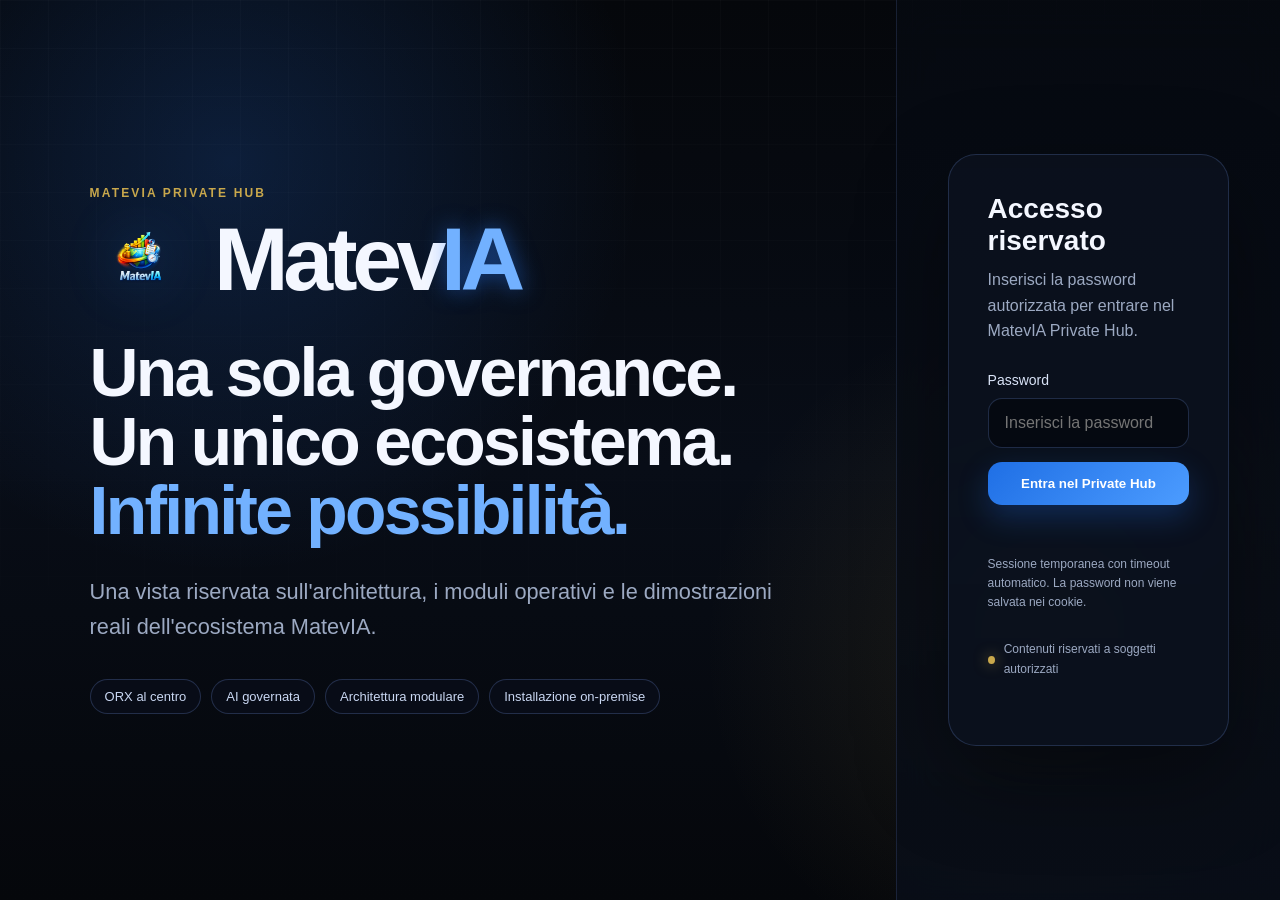
==== ecosystem/index.html @ e3967e3c "Load live product screenshot overlays" ====
<!doctype html>
<html lang="it">
<head>
<meta charset="utf-8">
<meta name="viewport" content="width=device-width, initial-scale=1">
<title>MatevIA Ecosystem | Area Riservata</title>
<meta name="description" content="Area riservata MatevIA Ecosystem per partner, investitori e revisori autorizzati.">
<meta name="robots" content="noindex,nofollow">
<meta name="theme-color" content="#05070b">
<link rel="stylesheet" href="/assets/site.css">
<link rel="stylesheet" href="/assets/ecosystem-v2.css">
<link rel="stylesheet" href="/assets/ecosystem-v3.css">
<link rel="stylesheet" href="/assets/ecosystem-v5.css">
<link rel="stylesheet" href="/assets/ecosystem-products.css">
<link rel="stylesheet" href="/assets/ecosystem-cleanup.css">
<link rel="stylesheet" href="/assets/workflow-interactions.css">
<link rel="stylesheet" href="/assets/product-live-overlays.css">
<link rel="icon" href="/assets/favicon.ico" type="image/x-icon">
</head>
<body class="ecosystem-page">
<a class="skip-link" href="#main-content">Vai al contenuto principale</a>
<main id="main-content" tabindex="-1">
  <section class="private-hub-login" data-ecosystem-login>
    <div class="private-hub-hero">
      <p class="private-hub-eyebrow">MatevIA Private Hub</p>
      <div class="private-hub-brand">
        <img src="/assets/logo-matevia.png" alt="Logo MatevIA">
        <h1 class="private-hub-wordmark">Matev<span class="ia">IA</span></h1>
      </div>
      <h2 class="private-hub-title">
        <span>Una sola governance.</span>
        <span>Un unico ecosistema.</span>
        <span class="accent">Infinite possibilità.</span>
      </h2>
      <p class="private-hub-description">Una vista riservata sull'architettura, i moduli operativi e le dimostrazioni reali dell'ecosistema MatevIA.</p>
      <div class="private-hub-signals" aria-label="Caratteristiche principali">
        <span class="private-hub-signal">ORX al centro</span>
        <span class="private-hub-signal">AI governata</span>
        <span class="private-hub-signal">Architettura modulare</span>
        <span class="private-hub-signal">Installazione on-premise</span>
      </div>
    </div>
    <aside class="private-hub-access" aria-label="Accesso area riservata">
      <form class="private-hub-access-card" data-ecosystem-login-form>
        <h2>Accesso riservato</h2>
        <p>Inserisci la password autorizzata per entrare nel MatevIA Private Hub.</p>
        <label for="ecosystem-password">Password</label>
        <input id="ecosystem-password" name="password" type="password" autocomplete="current-password" placeholder="Inserisci la password" required>
        <button class="btn primary" type="submit">Entra nel Private Hub</button>
        <p class="ecosystem-error" data-ecosystem-error role="alert" aria-live="polite"></p>
        <p class="muted ecosystem-auth-note">Sessione temporanea con timeout automatico. La password non viene salvata nei cookie.</p>
        <p class="private-hub-classification">Contenuti riservati a soggetti autorizzati</p>
      </form>
    </aside>
  </section>

  <section class="ecosystem-private" data-ecosystem-private hidden>
    <div class="ecosystem-private-top private-hub-toolbar">
      <div class="private-hub-toolbar-brand">
        <img src="/assets/logo-matevia.png" alt="Logo MatevIA">
        <span>Matev<span>IA</span> Private Hub</span>
      </div>
      <button class="btn ecosystem-logout" type="button" data-ecosystem-logout>Esci</button>
    </div>

    <section class="private-hub-intro" aria-labelledby="private-hub-intro-title">
      <div class="private-hub-intro-copy">
        <p class="private-hub-eyebrow">Dentro l'ecosistema</p>
        <h1 id="private-hub-intro-title">Sistemi, AI e processi coordinati in un unico ambiente governato.</h1>
        <p>ORX mantiene l'autorità decisionale. AI Layer e AI Cognitive costruiscono capacità e contesto. I moduli operativi trasformano soltanto le decisioni autorizzate in azioni controllate.</p>
        <div class="private-hub-signals">
          <span class="private-hub-signal">Server fisico aziendale</span>
          <span class="private-hub-signal">Ambiente isolato</span>
          <span class="private-hub-signal">Dati nel perimetro del cliente</span>
        </div>
      </div>
      <div class="private-hub-demo">
        <p class="private-hub-demo-label">Demo MatevIA</p>
        <video controls preload="metadata" poster="/assets/logo-matevia.png">
          <source src="/images/MatevIA_Ecosistem.mp4" type="video/mp4">
          <source src="/images/MatevIA_Ecosistem.webm" type="video/webm">
          Il browser non supporta la riproduzione video.
        </video>
      </div>
    </section>

    <section class="private-hub-origins" aria-labelledby="private-hub-origins-title">
      <div class="origins-heading">
        <div>
          <p class="private-hub-eyebrow">Le origini di MatevIA</p>
          <h2 id="private-hub-origins-title">Nasce da un problema vissuto, non da una tecnologia da collocare.</h2>
        </div>
        <p class="origins-lead">Nelle imprese, strumenti validi continuano spesso a lavorare come domini separati. Il problema non è la mancanza di software: è l'assenza di un contesto condiviso e di una governance capace di coordinarlo.</p>
      </div>
      <div class="origins-story">
        <article><span>01</span><h3>La complessità reale</h3><p>ERP, MES, documenti, macchine, dati energetici e conoscenza delle persone sono distribuiti. Le decisioni richiedono ricostruzioni manuali, passaggi informali e continui interventi di coordinamento.</p></article>
        <article><span>02</span><h3>La domanda</h3><p>È possibile collegare obiettivi, contesto, regole, approvazioni ed esecuzione senza sostituire ciò che già funziona e senza cedere il controllo all'AI?</p></article>
        <article><span>03</span><h3>La risposta</h3><p>MatevIA introduce un livello di orchestrazione governance-first: comprende il contesto, applica responsabilità e policy, coordina i sistemi e rende ogni decisione ricostruibile.</p></article>
      </div>
      <blockquote>Non un'altra applicazione isolata. Un ecosistema governato che amplifica le capacità delle persone e valorizza gli investimenti esistenti.</blockquote>
    </section>

    <section class="private-hub-ecosystem" aria-labelledby="private-hub-ecosystem-title">
      <div class="private-hub-ecosystem-grid">
        <div class="private-hub-integration-copy">
          <p class="private-hub-eyebrow">Integra ciò che esiste</p>
          <h2 id="private-hub-ecosystem-title">I sistemi aziendali diventano parte di un unico contesto operativo.</h2>
          <p>ERP, MES, documenti, database, API, PLC e sistemi energetici possono essere collegati senza imporre la sostituzione degli investimenti esistenti.</p>
          <div class="private-hub-integration-highlight">MatevIA coordina ciò che l'azienda possiede già e attiva nuovi layer soltanto quando servono.</div>
        </div>
        <div class="private-hub-system-map" aria-label="Mappa dei sistemi integrabili con ORX">
          <div class="private-hub-system-center"><div><strong>ORX</strong><span>Governance centrale</span></div></div>
          <div class="private-hub-system-node node-erp"><span class="node-icon">▦</span><strong>ERP</strong><small>Gestionali esistenti</small></div>
          <div class="private-hub-system-node node-docs"><span class="node-icon">▤</span><strong>Documenti</strong><small>Ordini e procedure</small></div>
          <div class="private-hub-system-node node-mes"><span class="node-icon">⚙</span><strong>MES</strong><small>Produzione</small></div>
          <div class="private-hub-system-node node-energy"><span class="node-icon">⌁</span><strong>Energia</strong><small>Consumi e vincoli</small></div>
          <div class="private-hub-system-node node-database"><span class="node-icon">◫</span><strong>Database</strong><small>Dati aziendali</small></div>
          <div class="private-hub-system-node node-api"><span class="node-icon">↔</span><strong>API</strong><small>Servizi e integrazioni</small></div>
          <div class="private-hub-system-node node-plc"><span class="node-icon">▣</span><strong>PLC e IoT</strong><small>Macchine e sensori</small></div>
        </div>
      </div>
    </section>

    <div data-private-hub-dynamic></div>
    <div data-ecosystem-content hidden></div>
  </section>
</main>
<script src="/private-content/ecosystem-auth.generated.js" defer></script>
<script src="/assets/ecosystem.js" defer></script>
<script src="/assets/ecosystem-showcase.js" defer></script>
<script src="/assets/workflow-interactions.js" defer></script>
<script src="/assets/product-live-overlays.js" defer></script>
</body>
</html>
---- assets/site.css ----
:root{
  --bg:#0f172a;
  --bg-alt:#0b1220;
  --surface:#111827;
  --surface-2:#172030;
  --line:#1f2937;
  --text:#e5e7eb;
  --muted:#94a3b8;
  --accent:#06b6d4;
  --accent-soft:#0e2230;
  --ok:#22c55e;
  --warn:#f59e0b;
}
*{box-sizing:border-box}
html,body{margin:0;padding:0}
.skip-link{
  position:absolute;
  top:8px;
  left:16px;
  z-index:11000;
  padding:9px 12px;
  border:1px solid #22d3ee;
  border-radius:10px;
  background:#0b1220;
  color:#dff7fb;
  text-decoration:none;
  font-weight:600;
  transform:translateY(-180%);
  transition:transform .16s ease;
}
.skip-link:focus-visible{
  transform:translateY(0);
  outline:none;
}
body{
  font-family:"Space Grotesk","Manrope","Segoe UI",sans-serif;
  color:var(--text);
  background:
    radial-gradient(circle at 8% 8%, #1e293b 0%, transparent 34%),
    radial-gradient(circle at 85% 10%, #0b3b46 0%, transparent 26%),
    linear-gradient(160deg, #0b1220 0%, #0f172a 52%, #0a1020 100%);
  min-height:100vh;
}
.site-wrap{max-width:1140px;margin:0 auto;padding:24px 18px 64px}
.top-nav{
  display:flex;align-items:center;justify-content:space-between;gap:14px;
  background:rgba(17,24,39,.72);backdrop-filter:blur(6px);
  border:1px solid rgba(31,41,55,.9);border-radius:14px;padding:12px 14px;
}
.brand-wrap{display:flex;align-items:center;gap:10px;min-width:0}
.brand-logo{width:46px;height:46px;object-fit:contain;filter:drop-shadow(0 4px 10px rgba(6,182,212,.25))}
.brand{font-weight:700;letter-spacing:.4px;line-height:1.1}
.brand small{display:block;color:var(--muted);font-weight:500;font-size:12px;margin-top:2px}
.nav-links{display:flex;gap:10px;flex-wrap:wrap}
.nav-links a{
  color:var(--muted);text-decoration:none;padding:8px 11px;border-radius:9px;
  border:1px solid transparent;transition:.2s ease;
}
.nav-links a:hover,.nav-links a.active{color:var(--text);border-color:var(--line);background:#0f1a2d}
.nav-links a:focus-visible{
  color:var(--text);
  border-color:var(--line);
  background:#0f1a2d;
}
.hero{
  margin-top:16px;border:1px solid var(--line);border-radius:20px;padding:28px;
  background:linear-gradient(140deg,#0f172a 0%,#111827 55%,#0c1628 100%);
  box-shadow:0 18px 36px rgba(0,0,0,.34);
}
.hero-head{display:flex;align-items:center;gap:14px;margin-bottom:10px}
.hero-logo{width:72px;height:72px;object-fit:contain;filter:drop-shadow(0 10px 16px rgba(6,182,212,.2))}
.badges{display:flex;gap:8px;flex-wrap:wrap;margin-bottom:12px}
.badge{font-size:12px;color:var(--accent);background:var(--accent-soft);border:1px solid #0f5563;padding:5px 9px;border-radius:999px}
h1{margin:0;font-size:42px;line-height:1.1}
.lead{color:var(--muted);font-size:19px;line-height:1.55;max-width:840px;margin:12px 0 0}
.hero-subbrand{
  margin:4px 0 0;
  color:#9ac7d5;
  font-size:13px;
  font-weight:600;
  letter-spacing:.3px;
}
.orx-signature{
  margin-top:14px;
  width:fit-content;
  border:1px solid rgba(6,182,212,.34);
  border-radius:12px;
  padding:8px 12px;
  background:rgba(14,34,48,.55);
}
.orx-signature-main{
  display:block;
  font-size:20px;
  font-weight:700;
  letter-spacing:.6px;
  color:#cffafe;
  line-height:1.1;
}
.orx-signature small{
  display:block;
  margin-top:2px;
  color:#93c5fd;
  font-size:11px;
  letter-spacing:.35px;
  text-transform:none;
}
.cta-row{display:flex;gap:10px;flex-wrap:wrap;margin-top:18px}
.btn{
  display:inline-block;padding:10px 14px;border-radius:10px;text-decoration:none;
  border:1px solid var(--line);color:var(--text);background:#132033;font-weight:600
}
.btn.primary{background:linear-gradient(120deg,#0d2f39,#0b4e5b);border-color:#116476;color:#c8f7ff}
.btn:hover{filter:brightness(1.08)}
.grid{display:grid;gap:14px}
.grid.cols-3{grid-template-columns:repeat(3,minmax(0,1fr))}
.grid.cols-2{grid-template-columns:repeat(2,minmax(0,1fr))}
.card{
  border:1px solid var(--line);background:rgba(17,24,39,.85);border-radius:14px;
  padding:16px;box-shadow:0 8px 18px rgba(0,0,0,.24)
}
.card h2,.card h3{margin:0 0 8px}
.card p{margin:0;color:var(--muted);line-height:1.62}
.kpi{font-size:32px;font-weight:700;color:#dff7fb;margin:4px 0}
.kpi-note{font-size:13px;color:#7dd3fc}
.section-title{margin:24px 0 10px;font-size:24px}
.list{margin:0;padding-left:18px;color:var(--muted);line-height:1.65}
.list li{margin:4px 0}
.architecture-block{
  margin-top:14px;
  border-color:rgba(34,197,94,.28);
  background:
    radial-gradient(circle at 90% 12%, rgba(34,197,94,.14) 0%, transparent 35%),
    radial-gradient(circle at 8% 85%, rgba(6,182,212,.12) 0%, transparent 36%),
    linear-gradient(150deg, rgba(10,18,32,.97) 0%, rgba(17,24,39,.95) 58%, rgba(11,19,36,.95) 100%);
}
.arch-kicker{
  margin:0;
  font-size:12px;
  letter-spacing:.8px;
  text-transform:uppercase;
  color:#86efac;
  font-weight:700;
}
.arch-title{
  margin:6px 0 8px;
  font-size:30px;
  line-height:1.15;
  color:#f0fdf4;
}
.arch-lead{
  margin:0;
  color:#d5f6ff;
  font-size:17px;
  line-height:1.55;
  max-width:900px;
}
.arch-list{
  margin-top:12px;
  list-style:none;
  padding-left:0;
}
.arch-list li{
  display:flex;
  align-items:flex-start;
  gap:10px;
}
.arch-icon{
  display:inline-flex;
  align-items:center;
  padding:2px 7px;
  margin-right:6px;
  border:1px solid rgba(34,211,238,.35);
  border-radius:999px;
  background:rgba(6,182,212,.12);
  color:#67e8f9;
  font-size:11px;
  font-weight:700;
  letter-spacing:.4px;
  vertical-align:middle;
}
.arch-check{
  color:#22c55e;
  font-weight:700;
  line-height:1.45;
  margin-top:1px;
  flex:0 0 auto;
}
.orx-core{
  margin-top:16px;
}
.orx-heading{
  margin:7px 0 10px;
  font-size:34px;
  line-height:1.1;
  color:#f4fbff;
}
.orx-heading small{
  display:block;
  margin-top:4px;
  font-size:13px;
  font-weight:600;
  color:#9ac7d5;
}
.table{width:100%;border-collapse:collapse;font-size:14px}
.table th,.table td{border:1px solid var(--line);padding:10px;vertical-align:top}
.table th{background:#0b1220;color:#c8f7ff;text-align:left}
.muted{color:var(--muted)}
.code{
  background:#0b1220;border:1px solid var(--line);border-radius:12px;padding:12px;
  overflow:auto;color:#cde8ee;font-family:"Cascadia Code","Consolas",monospace;font-size:13px;line-height:1.55
}
footer{margin-top:28px;padding-top:14px;border-top:1px solid var(--line);display:flex;justify-content:space-between;gap:10px;flex-wrap:wrap;color:var(--muted);font-size:14px}
footer a{color:var(--accent);text-decoration:none}
footer a:hover{text-decoration:underline}

.ecosystem-page .top-nav{
  border-color:rgba(56,189,248,.22);
}
.ecosystem-login-shell{
  margin-top:16px;
  display:grid;
  grid-template-columns:minmax(0,1.35fr) minmax(320px,.65fr);
  gap:18px;
  align-items:stretch;
  border:1px solid rgba(56,189,248,.24);
  border-radius:20px;
  padding:28px;
  background:
    radial-gradient(circle at 80% 10%, rgba(124,58,237,.16) 0%, transparent 32%),
    linear-gradient(140deg,#0f172a 0%,#111827 55%,#0c1628 100%);
  box-shadow:0 18px 36px rgba(0,0,0,.34);
}
.ecosystem-login-copy{
  display:flex;
  flex-direction:column;
  justify-content:center;
}
.ecosystem-login-intro p{
  margin:10px 0 0;
  color:var(--muted);
  font-size:17px;
  line-height:1.62;
}
.ecosystem-login-intro p:first-child{
  color:#dff7fb;
  font-weight:700;
}
.ecosystem-kicker{
  margin:0 0 8px;
  color:#a5f3fc;
  font-size:12px;
  font-weight:700;
  letter-spacing:.7px;
  text-transform:uppercase;
}
.ecosystem-login-form{
  display:flex;
  flex-direction:column;
  justify-content:center;
  gap:10px;
  border:1px solid rgba(148,163,184,.18);
  border-radius:14px;
  padding:18px;
  background:rgba(11,18,32,.74);
}
.ecosystem-login-form label{
  color:#dbeafe;
  font-size:14px;
  font-weight:700;
}
.ecosystem-login-form input{
  width:100%;
  border:1px solid var(--line);
  border-radius:10px;
  padding:11px 12px;
  background:#0b1220;
  color:var(--text);
  font:inherit;
}
.ecosystem-login-form input::placeholder{
  color:#64748b;
}
.ecosystem-error{
  min-height:22px;
  margin:0;
  color:#fecaca;
  font-size:14px;
  line-height:1.45;
}
.ecosystem-auth-note{
  margin:0;
  font-size:13px;
}
.ecosystem-private-top{
  display:flex;
  justify-content:space-between;
  gap:12px;
  align-items:center;
  margin:18px 0 0;
}
.ecosystem-logout{
  flex:0 0 auto;
}
.ecosystem-hero{
  margin-top:14px;
  border:1px solid rgba(56,189,248,.24);
  border-radius:20px;
  padding:28px;
  background:
    radial-gradient(circle at 75% 18%, rgba(6,182,212,.18) 0%, transparent 34%),
    linear-gradient(140deg,#0f172a 0%,#111827 58%,#0c1628 100%);
  box-shadow:0 18px 36px rgba(0,0,0,.34);
}
.ecosystem-section{margin-top:24px}
.ecosystem-origins{
  border:1px solid rgba(148,163,184,.22);
  border-radius:16px;
  padding:18px;
  background:
    linear-gradient(150deg, rgba(11,18,32,.72) 0%, rgba(17,24,39,.66) 100%);
}
.ecosystem-origins .section-title{
  margin-top:0;
}
.ecosystem-origin-intro{
  margin:0 0 14px;
  color:#e0f2fe;
  font-size:18px;
  font-weight:700;
  line-height:1.5;
}
.ecosystem-origin-block{
  margin-top:16px;
}
.ecosystem-origin-block h3{
  margin:0 0 8px;
  color:#f8fafc;
  font-size:22px;
}
.ecosystem-origin-block p{
  margin:8px 0 0;
  color:#cbd5e1;
  line-height:1.7;
}
.ecosystem-origin-closing{
  color:#dff7fb !important;
  font-weight:700;
}
.ecosystem-validation-pack{
  border:1px solid rgba(56,189,248,.24);
  border-radius:16px;
  padding:18px;
  background:
    radial-gradient(circle at 95% 0%, rgba(34,211,238,.12) 0%, transparent 34%),
    rgba(17,24,39,.68);
}
.ecosystem-validation-pack .section-title{
  margin-top:0;
}
.ecosystem-pack-intro{
  margin:0 0 14px;
  color:#cbd5e1;
  line-height:1.65;
}
.ecosystem-validation-summary{
  display:grid;
  grid-template-columns:repeat(4,minmax(0,1fr));
  gap:10px;
}
.ecosystem-validation-summary-card{
  border:1px solid rgba(148,163,184,.18);
  border-radius:12px;
  padding:12px;
  background:rgba(11,18,32,.72);
}
.ecosystem-summary-label{
  display:block;
  color:#94a3b8;
  font-size:12px;
  font-weight:700;
  text-transform:uppercase;
  letter-spacing:.5px;
}
.ecosystem-validation-summary-card strong{
  display:block;
  margin-top:5px;
  color:#dff7fb;
  font-size:22px;
}
.ecosystem-validation-summary-card p{
  margin:7px 0 0;
  color:#cbd5e1;
  font-size:13px;
  line-height:1.5;
}
.ecosystem-validation-pack h3{
  margin:18px 0 9px;
  color:#f8fafc;
  font-size:20px;
}
.ecosystem-table-wrap{
  overflow:auto;
  border:1px solid rgba(148,163,184,.2);
  border-radius:12px;
}
.ecosystem-test-table{
  width:100%;
  min-width:840px;
  border-collapse:collapse;
  font-size:13px;
}
.ecosystem-test-table th,
.ecosystem-test-table td{
  border-bottom:1px solid rgba(148,163,184,.16);
  padding:10px;
  text-align:left;
  vertical-align:top;
}
.ecosystem-test-table th{
  background:#0b1220;
  color:#c8f7ff;
  font-size:12px;
  text-transform:uppercase;
  letter-spacing:.45px;
}
.ecosystem-test-table td{
  color:#d1d5db;
  line-height:1.45;
}
.ecosystem-test-table tr:last-child td{
  border-bottom:0;
}
.ecosystem-readiness-grid{
  display:grid;
  grid-template-columns:repeat(2,minmax(0,1fr));
  gap:14px;
  margin-top:16px;
}
.ecosystem-readiness-grid article{
  border:1px solid rgba(148,163,184,.18);
  border-radius:12px;
  padding:14px;
  background:rgba(11,18,32,.58);
}
.ecosystem-source-note{
  margin:14px 0 0;
  color:#94a3b8;
  font-size:12px;
  line-height:1.55;
}
.ecosystem-overview-grid{
  display:grid;
  grid-template-columns:minmax(0,1.25fr) minmax(260px,.75fr);
  gap:16px;
  align-items:center;
}
.ecosystem-media-frame{
  border:1px solid rgba(148,163,184,.26);
  border-radius:14px;
  background:#0b1220;
  overflow:hidden;
}
.ecosystem-image-frame img,.ecosystem-video{
  display:block;
  width:100%;
  height:auto;
}
.ecosystem-image-frame img{
  max-height:520px;
  object-fit:contain;
}
.ecosystem-media-fallback{
  padding:28px;
  color:#cbd5e1;
  line-height:1.55;
  text-align:center;
}
.ecosystem-layers{
  display:grid;
  grid-template-columns:repeat(5,minmax(0,1fr));
  gap:12px;
}
.ecosystem-layer-card{
  border:1px solid rgba(148,163,184,.22);
  border-radius:14px;
  padding:15px;
  background:rgba(17,24,39,.86);
  box-shadow:0 8px 18px rgba(0,0,0,.22);
}
.ecosystem-layer-card h3{
  margin:0 0 7px;
  font-size:22px;
}
.ecosystem-layer-subtitle{
  min-height:46px;
  margin:0 0 10px;
  color:#cbd5e1;
  font-size:14px;
  line-height:1.45;
}
.ecosystem-layer-list{
  margin:0;
  padding-left:17px;
  color:var(--muted);
  font-size:13px;
  line-height:1.55;
}
.layer-orx{border-color:rgba(245,158,11,.44)}
.layer-orx h3{color:#fbbf24}
.layer-core{border-color:rgba(34,211,238,.44)}
.layer-core h3{color:#67e8f9}
.layer-dex{border-color:rgba(59,130,246,.44)}
.layer-dex h3{color:#93c5fd}
.layer-enx{border-color:rgba(34,197,94,.44)}
.layer-enx h3{color:#86efac}
.layer-ai{border-color:rgba(168,85,247,.48)}
.layer-ai h3{color:#d8b4fe}
.ecosystem-flow{
  display:flex;
  flex-wrap:wrap;
  gap:10px;
  align-items:center;
}
.ecosystem-flow span{
  position:relative;
  display:inline-flex;
  align-items:center;
  min-height:38px;
  padding:8px 12px;
  border:1px solid rgba(56,189,248,.28);
  border-radius:999px;
  background:rgba(14,34,48,.62);
  color:#dff7fb;
  font-weight:700;
}
.ecosystem-flow span:not(:last-child)::after{
  content:"->";
  margin-left:10px;
  color:#67e8f9;
}
.ecosystem-flow-copy,.ecosystem-demo-copy{margin-top:12px}
.ecosystem-evidence-grid{
  display:grid;
  grid-template-columns:repeat(2,minmax(0,1fr));
  gap:14px;
}
.ecosystem-evidence-card{
  border:1px solid rgba(56,189,248,.24);
  border-radius:14px;
  padding:16px;
  background:rgba(17,24,39,.86);
  box-shadow:0 8px 18px rgba(0,0,0,.22);
}
.ecosystem-evidence-card h3{
  margin:0 0 6px;
  font-size:22px;
}
.ecosystem-evidence-card h4{
  margin:16px 0 8px;
  color:#e0f2fe;
  font-size:15px;
}
.ecosystem-metrics{
  display:grid;
  grid-template-columns:repeat(2,minmax(0,1fr));
  gap:8px;
  margin:12px 0 0;
}
.ecosystem-metric{
  border:1px solid rgba(148,163,184,.18);
  border-radius:10px;
  padding:9px;
  background:rgba(11,18,32,.7);
}
.ecosystem-metric dt{
  color:#94a3b8;
  font-size:12px;
}
.ecosystem-metric dd{
  margin:3px 0 0;
  color:#e5e7eb;
  font-weight:700;
}
.ecosystem-timeline{
  margin:0;
  padding-left:20px;
  color:#cbd5e1;
  line-height:1.65;
}
.ecosystem-timeline li{margin:5px 0}
.ecosystem-evidence-text{
  margin:14px 0 0;
  color:var(--muted);
  line-height:1.62;
}
.ecosystem-strategic{
  border:1px solid rgba(245,158,11,.34);
  border-radius:16px;
  padding:18px;
  background:
    radial-gradient(circle at 100% 0%, rgba(245,158,11,.12) 0%, transparent 36%),
    rgba(17,24,39,.62);
}
.ecosystem-validation-list{
  display:grid;
  grid-template-columns:repeat(2,minmax(0,1fr));
  gap:8px 18px;
  margin:0;
  padding-left:18px;
  color:#cbd5e1;
  line-height:1.55;
}
.ecosystem-decision-callout{
  margin-top:16px;
  display:grid;
  gap:5px;
  width:fit-content;
  border:1px solid rgba(245,158,11,.44);
  border-radius:14px;
  padding:14px 16px;
  background:rgba(120,53,15,.18);
}
.ecosystem-decision-callout strong{
  color:#fde68a;
  font-size:24px;
}
.ecosystem-decision-callout span{color:#f8fafc}
.ecosystem-foundation{
  display:flex;
  flex-wrap:wrap;
  gap:9px;
}
.ecosystem-foundation span{
  border:1px solid rgba(56,189,248,.28);
  border-radius:999px;
  padding:8px 11px;
  background:rgba(14,34,48,.58);
  color:#dff7fb;
  font-weight:700;
  font-size:13px;
}
.ecosystem-private-notice{
  margin-top:24px;
  border:1px solid rgba(245,158,11,.32);
  border-radius:14px;
  padding:14px 16px;
  background:rgba(120,53,15,.13);
}
.ecosystem-private-notice p{
  margin:0;
  color:#fde68a;
  line-height:1.55;
}

:where(a,button,input,select,textarea):focus-visible{
  outline:2px solid #22d3ee;
  outline-offset:2px;
}
.btn:focus-visible,
.cookie-btn:focus-visible,
.cookie-link:focus-visible{
  outline-offset:3px;
}

.reveal{opacity:0;transform:translateY(10px);animation:rise .55s ease forwards}
.reveal:nth-child(2){animation-delay:.08s}
.reveal:nth-child(3){animation-delay:.16s}
.reveal:nth-child(4){animation-delay:.24s}
@keyframes rise{to{opacity:1;transform:none}}

.workflow-steps{
  display:grid;
  gap:12px;
  grid-template-columns:repeat(5,minmax(0,1fr));
}
.workflow-step{
  min-height:154px;
}
.compact-steps .workflow-step{
  min-height:122px;
}
.step-label{
  margin:0 0 8px;
  color:#67e8f9 !important;
  font-size:12px;
  letter-spacing:.55px;
  text-transform:uppercase;
  font-weight:700;
}

.proof-card{
  margin-top:4px;
}
.proof-grid{
  display:grid;
  gap:14px;
  grid-template-columns:minmax(240px,.95fr) minmax(0,1.8fr);
  align-items:start;
}
.proof-grid.compact-proof{
  grid-template-columns:minmax(220px,.86fr) minmax(0,1.35fr);
}
.proof-grid.visual-proof{
  grid-template-columns:repeat(2,minmax(0,1fr));
}
.proof-compact,
.proof-main{
  margin:0;
}
.proof-compact img,
.proof-main img{
  display:block;
  width:100%;
  height:auto;
  border-radius:10px;
  border:1px solid rgba(148,163,184,.32);
}
.proof-compact img{
  max-height:210px;
  object-fit:cover;
}
.proof-main img{
  max-height:430px;
  object-fit:contain;
  background:#0b1220;
}
.proof-compact figcaption,
.proof-main figcaption{
  margin-top:8px;
  color:#bcd0e1;
  font-size:13px;
  line-height:1.5;
}
.proof-image-trigger{
  display:block;
  width:100%;
  margin:0;
  padding:0;
  border:0;
  border-radius:10px;
  background:transparent;
  cursor:zoom-in;
  text-align:left;
}
.proof-image-trigger:focus-visible{
  outline:2px solid #22d3ee;
  outline-offset:3px;
}

.closing-card{
  margin-top:16px;
}
.e2e-summary-card{
  margin-top:16px;
  border-color:rgba(34,211,238,.35);
}
.section-title-inline{
  margin:0 0 8px;
}
.e2e-result{
  margin-top:10px !important;
  color:#bff6ff !important;
  font-weight:700;
}

.lightbox{
  position:fixed;
  inset:0;
  z-index:10000;
}
.lightbox-overlay{
  position:absolute;
  inset:0;
  display:flex;
  align-items:center;
  justify-content:center;
  padding:16px;
  background:rgba(3,8,20,.82);
}
.lightbox-dialog{
  position:relative;
  width:min(1160px,100%);
  max-height:min(94vh,940px);
  padding:16px;
  border:1px solid rgba(56,189,248,.32);
  border-radius:14px;
  background:linear-gradient(150deg, rgba(10,18,32,.98) 0%, rgba(17,24,39,.98) 100%);
  box-shadow:0 18px 42px rgba(0,0,0,.45);
  overflow:auto;
}
.lightbox-title{
  margin:0 46px 10px 0;
  color:#d6e7f5;
  font-size:14px;
  line-height:1.45;
}
.lightbox-dialog img{
  display:block;
  width:100%;
  height:auto;
  border-radius:10px;
  border:1px solid rgba(148,163,184,.35);
}
.lightbox-close{
  position:absolute;
  top:10px;
  right:10px;
  width:34px;
  height:34px;
  border-radius:10px;
  border:1px solid var(--line);
  background:#132033;
  color:var(--text);
  font-weight:700;
  cursor:pointer;
}
.lightbox-close:hover{filter:brightness(1.08)}
.lightbox-close:focus-visible{
  outline:2px solid #22d3ee;
  outline-offset:2px;
}
body.lightbox-open{
  overflow:hidden;
}

.showcase-intro{
  margin-top:16px;
  border:1px solid var(--line);
  border-radius:22px;
  padding:30px;
  background:
    radial-gradient(circle at 85% 20%, rgba(6,182,212,.22) 0%, transparent 34%),
    radial-gradient(circle at 10% 90%, rgba(14,34,48,.9) 0%, transparent 38%),
    linear-gradient(145deg,#0e172a 0%,#111827 58%,#0b1324 100%);
  box-shadow:0 20px 38px rgba(0,0,0,.35);
}
.showcase-intro h1{max-width:900px}
.showcase-page .brand-logo{width:52px;height:52px}
.showcase-page .hero-logo{width:80px;height:80px}
.showcase-note{
  margin:14px 0 0;
  padding:12px 14px;
  border-radius:12px;
  border:1px solid rgba(245,158,11,.45);
  background:rgba(245,158,11,.1);
  color:#fde68a;
  font-size:14px;
  line-height:1.55;
}

.shots{
  margin-top:18px;
  display:grid;
  gap:16px;
}
.shot-card{
  position:relative;
  overflow:hidden;
  border:1px solid rgba(56,189,248,.25);
  border-radius:18px;
  padding:14px;
  background:linear-gradient(155deg, rgba(15,23,42,.96) 0%, rgba(17,24,39,.92) 55%, rgba(11,18,32,.92) 100%);
  box-shadow:0 14px 30px rgba(0,0,0,.33);
  display:grid;
  gap:16px;
  grid-template-columns:1fr;
  align-items:start;
}
.shot-card:nth-child(even){grid-template-columns:1fr}
.shot-card:nth-child(even) .shot-media-link{order:2}
.shot-card::before{
  content:"";
  position:absolute;
  inset:-1px;
  background:linear-gradient(115deg, rgba(56,189,248,.35), rgba(34,197,94,.14), transparent 60%);
  pointer-events:none;
}
.shot-media{
  position:relative;
  z-index:1;
  min-height:0;
  border-radius:13px;
  overflow:hidden;
  border:1px solid rgba(148,163,184,.25);
  background:#0b1220;
}
.shot-media img{
  width:100%;
  height:auto;
  max-height:560px;
  object-fit:contain;
  display:block;
  transition:filter .25s ease;
}
.shot-card:hover .shot-media img{
  filter:saturate(1.04) contrast(1.02);
}
.shot-copy{
  position:relative;
  z-index:1;
  order:1;
  display:flex;
  flex-direction:column;
  justify-content:center;
  gap:10px;
  padding:8px;
}
.shot-step{
  display:inline-flex;
  align-items:center;
  gap:8px;
  width:fit-content;
  padding:5px 10px;
  border-radius:999px;
  border:1px solid rgba(56,189,248,.42);
  color:#a5f3fc;
  font-size:12px;
  letter-spacing:.6px;
  text-transform:uppercase;
  background:rgba(14,34,48,.72);
}
.shot-copy h3{
  margin:0;
  font-size:30px;
  line-height:1.12;
  color:#eef7ff;
}
.shot-copy p{
  margin:0;
  color:#bfd0df;
  font-size:17px;
  line-height:1.55;
}
@media(max-width:980px){
  h1{font-size:34px}
  .lead{font-size:17px}
  .grid.cols-3,.grid.cols-2{grid-template-columns:1fr}
  .workflow-steps{grid-template-columns:repeat(2,minmax(0,1fr))}
  .proof-grid{grid-template-columns:1fr}
  .proof-grid.compact-proof,.proof-grid.visual-proof{grid-template-columns:1fr}
  .shot-card,.shot-card:nth-child(even){grid-template-columns:1fr}
  .shot-card:nth-child(even) .shot-media-link{order:2}
  .shot-copy h3{font-size:25px}
  .ecosystem-login-shell,
  .ecosystem-overview-grid,
  .ecosystem-evidence-grid{grid-template-columns:1fr}
  .ecosystem-validation-summary,
  .ecosystem-readiness-grid{grid-template-columns:repeat(2,minmax(0,1fr))}
  .ecosystem-layers{grid-template-columns:repeat(2,minmax(0,1fr))}
  .ecosystem-layer-subtitle{min-height:0}
}
@media(max-width:760px){
  .top-nav{flex-direction:column;align-items:flex-start}
  .hero-head{align-items:flex-start}
  .showcase-intro{padding:22px}
  .showcase-page .brand-logo{width:44px;height:44px}
  .showcase-page .hero-logo{width:68px;height:68px}
  .shot-copy p{font-size:16px}
  .workflow-steps{grid-template-columns:1fr}
  .orx-heading{font-size:28px}
  .lightbox-overlay{padding:10px}
  .lightbox-dialog{padding:12px}
  .lightbox-title{margin-right:38px}
  .ecosystem-login-shell,
  .ecosystem-hero{padding:22px}
  .ecosystem-private-top{align-items:flex-start;flex-direction:column}
  .ecosystem-layers,
  .ecosystem-metrics,
  .ecosystem-validation-summary,
  .ecosystem-readiness-grid,
  .ecosystem-validation-list{grid-template-columns:1fr}
  .ecosystem-flow{align-items:flex-start;flex-direction:column}
  .ecosystem-flow span:not(:last-child)::after{content:none}
}






.shot-media-link{
  display:block;
  order:2;
  cursor:zoom-in;
}
.shot-media-link:focus-visible{
  outline:2px solid #22d3ee;
  outline-offset:2px;
  border-radius:13px;
}








.lang-tools{
  display:flex;
  align-items:center;
  gap:8px;
  margin-left:auto;
}
.lang-label{
  color:var(--muted);
  font-size:12px;
  font-weight:600;
}
.lang-select{
  border:1px solid var(--line);
  border-radius:8px;
  padding:6px 9px;
  background:#0f1a2d;
  color:var(--text);
  font-family:inherit;
  font-size:13px;
}
.lang-select:focus-visible{
  outline:2px solid var(--accent);
  outline-offset:2px;
}
#google_translate_element{
  position:absolute;
  width:1px;
  height:1px;
  overflow:hidden;
  clip:rect(0 0 0 0);
  clip-path:inset(50%);
  white-space:nowrap;
}
.goog-te-banner-frame.skiptranslate,
body > .skiptranslate{
  display:none !important;
}
body{top:0 !important}

@media(max-width:760px){
  .lang-tools{margin-left:0}
}



.cookie-consent{
  position:fixed;
  right:16px;
  bottom:16px;
  z-index:9999;
  width:min(460px, calc(100% - 32px));
  border:1px solid rgba(34,211,238,.35);
  border-radius:14px;
  background:linear-gradient(150deg, rgba(11,18,32,.98) 0%, rgba(17,24,39,.97) 100%);
  box-shadow:0 14px 34px rgba(0,0,0,.38);
  padding:14px;
}
.cookie-consent-text{
  margin:0;
  color:#dbeafe;
  font-size:14px;
  line-height:1.5;
}
.cookie-consent-actions{
  display:flex;
  align-items:center;
  gap:8px;
  flex-wrap:wrap;
  margin-top:10px;
}
.cookie-btn{
  border:1px solid var(--line);
  border-radius:9px;
  padding:7px 11px;
  background:#132033;
  color:var(--text);
  font-family:inherit;
  font-size:13px;
  font-weight:600;
  cursor:pointer;
}
.cookie-btn-primary{
  background:linear-gradient(120deg,#0d2f39,#0b4e5b);
  border-color:#116476;
  color:#c8f7ff;
}
.cookie-btn:hover{filter:brightness(1.08)}
.cookie-link{
  color:#67e8f9;
  text-decoration:none;
  font-size:13px;
}
.cookie-link:hover{text-decoration:underline}

@media(max-width:760px){
  .cookie-consent{
    left:12px;
    right:12px;
    bottom:12px;
    width:auto;
  }
}

@media (prefers-reduced-motion: reduce){
  html:focus-within{
    scroll-behavior:auto;
  }
  *,*::before,*::after{
    animation-duration:0.01ms !important;
    animation-iteration-count:1 !important;
    transition-duration:0.01ms !important;
    scroll-behavior:auto !important;
  }
  .reveal{
    opacity:1;
    transform:none;
    animation:none;
  }
  .skip-link{
    transition:none;
  }
}
---- assets/ecosystem-v2.css ----
:root {
  --hub-bg: #05070b;
  --hub-panel: rgba(12, 18, 31, 0.78);
  --hub-line: rgba(126, 164, 255, 0.22);
  --hub-text: #f4f7ff;
  --hub-muted: #9ca9c2;
  --hub-blue: #2b7fff;
  --hub-blue-soft: #72b1ff;
  --hub-gold: #c9a84c;
}

body.ecosystem-page {
  background:
    radial-gradient(circle at 18% 18%, rgba(43, 127, 255, 0.18), transparent 32%),
    radial-gradient(circle at 82% 72%, rgba(201, 168, 76, 0.12), transparent 28%),
    linear-gradient(180deg, #05070b 0%, #080d17 52%, #05070b 100%);
  color: var(--hub-text);
  min-height: 100vh;
}

.ecosystem-page .site-wrap {
  max-width: none;
  padding: 0;
}

.ecosystem-page header,
.ecosystem-page footer {
  display: none;
}

.private-hub-login {
  position: relative;
  min-height: 100vh;
  display: grid;
  grid-template-columns: minmax(0, 1.4fr) minmax(320px, 0.6fr);
  align-items: stretch;
  overflow: hidden;
}

.private-hub-login::before {
  content: "";
  position: absolute;
  inset: 0;
  background-image:
    linear-gradient(rgba(255,255,255,0.025) 1px, transparent 1px),
    linear-gradient(90deg, rgba(255,255,255,0.025) 1px, transparent 1px);
  background-size: 48px 48px;
  mask-image: linear-gradient(to bottom, rgba(0,0,0,.85), transparent 92%);
  pointer-events: none;
}

.private-hub-hero {
  position: relative;
  z-index: 1;
  display: flex;
  flex-direction: column;
  justify-content: center;
  padding: clamp(42px, 7vw, 108px);
}

.private-hub-brand {
  display: flex;
  align-items: center;
  gap: 22px;
  margin-bottom: 38px;
}

.private-hub-brand img {
  width: clamp(72px, 8vw, 118px);
  height: auto;
  filter: drop-shadow(0 0 28px rgba(43,127,255,.22));
}

.private-hub-wordmark {
  margin: 0;
  font-size: clamp(46px, 7vw, 96px);
  line-height: .92;
  letter-spacing: -0.06em;
  font-weight: 800;
}

.private-hub-wordmark .ia {
  color: var(--hub-blue-soft);
  text-shadow: 0 0 22px rgba(43,127,255,.52);
}

.private-hub-eyebrow {
  margin: 0 0 18px;
  color: var(--hub-gold);
  text-transform: uppercase;
  letter-spacing: .18em;
  font-size: 12px;
  font-weight: 700;
}

.private-hub-title {
  margin: 0;
  max-width: 900px;
  font-size: clamp(34px, 5.3vw, 72px);
  line-height: 1.02;
  letter-spacing: -0.04em;
  font-weight: 700;
}

.private-hub-title span {
  display: block;
}

.private-hub-title .accent {
  color: var(--hub-blue-soft);
}

.private-hub-description {
  max-width: 760px;
  margin: 28px 0 0;
  color: var(--hub-muted);
  font-size: clamp(17px, 1.7vw, 22px);
  line-height: 1.65;
}

.private-hub-signals {
  display: flex;
  flex-wrap: wrap;
  gap: 10px;
  margin-top: 34px;
}

.private-hub-signal {
  border: 1px solid var(--hub-line);
  background: rgba(10,16,28,.62);
  color: #c9d7f2;
  border-radius: 999px;
  padding: 9px 14px;
  font-size: 13px;
}

.private-hub-access {
  position: relative;
  z-index: 2;
  display: flex;
  align-items: center;
  padding: clamp(28px, 4vw, 64px);
  border-left: 1px solid rgba(126,164,255,.15);
  background: linear-gradient(180deg, rgba(7,11,19,.66), rgba(9,14,24,.92));
  backdrop-filter: blur(18px);
}

.private-hub-access-card {
  width: 100%;
  border: 1px solid rgba(126,164,255,.2);
  border-radius: 28px;
  padding: clamp(26px, 3vw, 42px);
  background: var(--hub-panel);
  box-shadow: 0 30px 90px rgba(0,0,0,.4);
}

.private-hub-access-card h2 {
  margin: 0 0 10px;
  font-size: 28px;
}

.private-hub-access-card > p {
  margin: 0 0 28px;
  color: var(--hub-muted);
  line-height: 1.6;
}

.private-hub-access-card label {
  display: block;
  margin-bottom: 10px;
  font-size: 14px;
  color: #d9e3f7;
}

.private-hub-access-card input {
  width: 100%;
  box-sizing: border-box;
  border: 1px solid rgba(126,164,255,.22);
  border-radius: 14px;
  background: rgba(4,8,15,.78);
  color: #fff;
  padding: 15px 16px;
  font-size: 16px;
  outline: none;
}

.private-hub-access-card input:focus {
  border-color: var(--hub-blue);
  box-shadow: 0 0 0 4px rgba(43,127,255,.14);
}

.private-hub-access-card .btn {
  width: 100%;
  margin-top: 14px;
  border: 0;
  border-radius: 14px;
  padding: 14px 18px;
  background: linear-gradient(135deg, #1f6fe5, #4c9cff);
  color: white;
  font-weight: 700;
  box-shadow: 0 12px 30px rgba(31,111,229,.28);
}

.private-hub-access-card .ecosystem-auth-note {
  margin-top: 16px;
  font-size: 12px;
}

.private-hub-classification {
  display: flex;
  align-items: center;
  gap: 9px;
  margin-top: 26px;
  color: #8ea0bd;
  font-size: 12px;
}

.private-hub-classification::before {
  content: "";
  width: 8px;
  height: 8px;
  border-radius: 50%;
  background: var(--hub-gold);
  box-shadow: 0 0 14px rgba(201,168,76,.65);
}

.ecosystem-private {
  min-height: 100vh;
  padding: 0 clamp(22px, 5vw, 76px) 90px;
}

.private-hub-toolbar {
  position: sticky;
  top: 0;
  z-index: 20;
  margin: 0 calc(clamp(22px, 5vw, 76px) * -1);
  padding: 16px clamp(22px, 5vw, 76px);
  display: flex;
  align-items: center;
  justify-content: space-between;
  border-bottom: 1px solid rgba(126,164,255,.16);
  background: rgba(5,7,11,.82);
  backdrop-filter: blur(18px);
}

.private-hub-toolbar-brand {
  display: flex;
  align-items: center;
  gap: 12px;
  color: #edf3ff;
  font-weight: 700;
}

.private-hub-toolbar-brand img {
  width: 34px;
  height: 34px;
  object-fit: contain;
}

.private-hub-toolbar-brand span span {
  color: var(--hub-blue-soft);
}

.private-hub-toolbar .ecosystem-logout {
  margin: 0;
  border: 1px solid rgba(126,164,255,.25);
  background: rgba(13,21,36,.76);
  color: #e7efff;
}

.private-hub-intro {
  display: grid;
  grid-template-columns: minmax(0, .95fr) minmax(420px, 1.05fr);
  gap: clamp(34px, 5vw, 72px);
  align-items: center;
  max-width: 1500px;
  margin: 0 auto;
  padding: clamp(64px, 8vw, 120px) 0 86px;
}

.private-hub-intro-copy h1 {
  max-width: 760px;
  margin: 0;
  font-size: clamp(34px, 4.5vw, 66px);
  line-height: 1.04;
  letter-spacing: -0.045em;
}

.private-hub-intro-copy > p:not(.private-hub-eyebrow) {
  max-width: 720px;
  margin: 26px 0 0;
  color: var(--hub-muted);
  font-size: clamp(17px, 1.45vw, 21px);
  line-height: 1.7;
}

.private-hub-demo {
  position: relative;
  padding: 14px;
  border: 1px solid rgba(126,164,255,.2);
  border-radius: 26px;
  background: linear-gradient(145deg, rgba(13,22,39,.9), rgba(6,10,18,.9));
  box-shadow: 0 32px 90px rgba(0,0,0,.35);
}

.private-hub-demo::before {
  content: "";
  position: absolute;
  inset: -1px;
  z-index: -1;
  border-radius: inherit;
  background: linear-gradient(135deg, rgba(43,127,255,.45), transparent 38%, rgba(201,168,76,.28));
  opacity: .45;
}

.private-hub-demo-label {
  margin: 0 0 12px;
  color: #b9c8e4;
  font-size: 12px;
  text-transform: uppercase;
  letter-spacing: .15em;
}

.private-hub-demo video {
  display: block;
  width: 100%;
  max-height: 640px;
  border-radius: 18px;
  background: #02040a;
}

.private-hub-core {
  max-width: 1500px;
  margin: 0 auto;
  padding: 80px 0 100px;
  border-top: 1px solid rgba(126,164,255,.14);
}

.private-hub-section-heading {
  max-width: 780px;
  margin-bottom: 42px;
}

.private-hub-section-heading h2 {
  margin: 0;
  font-size: clamp(32px, 4vw, 58px);
  letter-spacing: -0.04em;
}

.private-hub-section-heading > p:not(.private-hub-eyebrow) {
  margin: 16px 0 0;
  color: var(--hub-muted);
  font-size: 18px;
}

.private-hub-core-grid {
  display: grid;
  grid-template-columns: repeat(4, minmax(0, 1fr));
  gap: 16px;
}

.private-hub-core-card {
  position: relative;
  min-height: 250px;
  padding: 28px;
  border: 1px solid rgba(126,164,255,.17);
  border-radius: 22px;
  background: linear-gradient(160deg, rgba(15,24,42,.82), rgba(7,12,21,.9));
  overflow: hidden;
}

.private-hub-core-card::after {
  content: "";
  position: absolute;
  right: -36px;
  bottom: -48px;
  width: 150px;
  height: 150px;
  border-radius: 50%;
  background: radial-gradient(circle, rgba(43,127,255,.2), transparent 68%);
}

.private-hub-core-card.is-orx {
  border-color: rgba(201,168,76,.35);
  background: linear-gradient(160deg, rgba(35,29,18,.66), rgba(8,12,20,.92));
}

.private-hub-core-card.is-orx::after {
  background: radial-gradient(circle, rgba(201,168,76,.2), transparent 68%);
}

.private-hub-core-index {
  color: #7692ba;
  font-size: 12px;
  letter-spacing: .16em;
}

.private-hub-core-card h3 {
  margin: 46px 0 14px;
  font-size: 26px;
}

.private-hub-core-card p {
  margin: 0;
  color: var(--hub-muted);
  line-height: 1.65;
}

.ecosystem-private [data-ecosystem-content] {
  max-width: 1500px;
  margin: 0 auto;
}

@media (max-width: 1100px) {
  .private-hub-intro {
    grid-template-columns: 1fr;
  }

  .private-hub-core-grid {
    grid-template-columns: repeat(2, minmax(0, 1fr));
  }
}

@media (max-width: 900px) {
  .private-hub-login {
    grid-template-columns: 1fr;
  }

  .private-hub-access {
    border-left: 0;
    border-top: 1px solid rgba(126,164,255,.15);
  }
}

@media (max-width: 640px) {
  .private-hub-core-grid {
    grid-template-columns: 1fr;
  }

  .private-hub-toolbar-brand {
    font-size: 14px;
  }

  .private-hub-intro {
    padding-top: 48px;
  }
}
---- assets/ecosystem-v3.css ----
.private-hub-ecosystem {
  max-width: 1500px;
  margin: 0 auto;
  padding: 92px 0 110px;
  border-top: 1px solid rgba(126,164,255,.14);
}

.private-hub-ecosystem-grid {
  display: grid;
  grid-template-columns: minmax(0, .9fr) minmax(460px, 1.1fr);
  gap: clamp(34px, 5vw, 74px);
  align-items: center;
}

.private-hub-integration-copy h2 {
  margin: 0;
  font-size: clamp(34px, 4.6vw, 64px);
  line-height: 1.04;
  letter-spacing: -0.045em;
}

.private-hub-integration-copy > p:not(.private-hub-eyebrow) {
  margin: 24px 0 0;
  color: var(--hub-muted);
  font-size: clamp(17px, 1.45vw, 21px);
  line-height: 1.7;
}

.private-hub-integration-highlight {
  margin-top: 30px;
  padding: 22px 24px;
  border-left: 3px solid var(--hub-blue);
  border-radius: 0 18px 18px 0;
  background: rgba(43,127,255,.08);
  color: #dce8ff;
  font-size: 18px;
  line-height: 1.55;
}

.private-hub-system-map {
  position: relative;
  min-height: 560px;
  border: 1px solid rgba(126,164,255,.18);
  border-radius: 28px;
  padding: 30px;
  background:
    radial-gradient(circle at 50% 48%, rgba(43,127,255,.17), transparent 35%),
    linear-gradient(155deg, rgba(13,22,39,.9), rgba(6,10,18,.94));
  overflow: hidden;
}

.private-hub-system-map::before {
  content: "";
  position: absolute;
  inset: 0;
  background-image:
    linear-gradient(rgba(255,255,255,.025) 1px, transparent 1px),
    linear-gradient(90deg, rgba(255,255,255,.025) 1px, transparent 1px);
  background-size: 34px 34px;
  pointer-events: none;
}

.private-hub-system-center {
  position: absolute;
  left: 50%;
  top: 50%;
  width: 178px;
  height: 178px;
  transform: translate(-50%, -50%);
  display: grid;
  place-items: center;
  border: 1px solid rgba(114,177,255,.55);
  border-radius: 50%;
  background: radial-gradient(circle, rgba(43,127,255,.28), rgba(7,13,24,.94) 66%);
  box-shadow: 0 0 48px rgba(43,127,255,.25), inset 0 0 30px rgba(43,127,255,.14);
  z-index: 2;
}

.private-hub-system-center::before,
.private-hub-system-center::after {
  content: "";
  position: absolute;
  border-radius: 50%;
  border: 1px solid rgba(114,177,255,.2);
}

.private-hub-system-center::before { inset: -22px; }
.private-hub-system-center::after { inset: -48px; }

.private-hub-system-center strong {
  font-size: 34px;
  letter-spacing: .02em;
}

.private-hub-system-center span {
  display: block;
  margin-top: 6px;
  color: #93bfff;
  font-size: 11px;
  text-transform: uppercase;
  letter-spacing: .12em;
  text-align: center;
}

.private-hub-system-node {
  position: absolute;
  width: 126px;
  min-height: 96px;
  display: flex;
  flex-direction: column;
  align-items: center;
  justify-content: center;
  gap: 8px;
  padding: 14px;
  border: 1px solid rgba(126,164,255,.2);
  border-radius: 18px;
  background: rgba(9,16,29,.88);
  box-shadow: 0 14px 34px rgba(0,0,0,.28);
  z-index: 3;
}

.private-hub-system-node .node-icon {
  width: 42px;
  height: 42px;
  display: grid;
  place-items: center;
  border-radius: 12px;
  background: rgba(43,127,255,.12);
  color: #8fc0ff;
  font-size: 22px;
}

.private-hub-system-node strong {
  font-size: 14px;
  text-align: center;
}

.private-hub-system-node small {
  color: #8493ac;
  font-size: 11px;
  text-align: center;
}

.private-hub-system-node::after {
  content: "";
  position: absolute;
  height: 1px;
  background: linear-gradient(90deg, rgba(114,177,255,.48), rgba(114,177,255,.04));
  transform-origin: left center;
  z-index: -1;
}

.node-erp { left: 5%; top: 8%; }
.node-docs { right: 5%; top: 8%; }
.node-mes { left: 1%; top: 39%; }
.node-energy { right: 1%; top: 39%; }
.node-database { left: 8%; bottom: 7%; }
.node-api { right: 8%; bottom: 7%; }
.node-plc { left: 50%; bottom: 2%; transform: translateX(-50%); }

.node-erp::after { width: 185px; left: 100%; top: 70%; transform: rotate(28deg); }
.node-docs::after { width: 185px; right: 100%; top: 70%; transform: rotate(-28deg); transform-origin: right center; }
.node-mes::after { width: 170px; left: 100%; top: 50%; }
.node-energy::after { width: 170px; right: 100%; top: 50%; transform: none; transform-origin: right center; }
.node-database::after { width: 170px; left: 100%; top: 20%; transform: rotate(-28deg); }
.node-api::after { width: 170px; right: 100%; top: 20%; transform: rotate(28deg); transform-origin: right center; }
.node-plc::after { display: none; }

.private-hub-layer-strip {
  display: grid;
  grid-template-columns: repeat(3, minmax(0, 1fr));
  gap: 16px;
  margin-top: 42px;
}

.private-hub-layer-option {
  padding: 24px;
  border: 1px solid rgba(126,164,255,.17);
  border-radius: 20px;
  background: linear-gradient(160deg, rgba(15,24,42,.78), rgba(7,12,21,.9));
}

.private-hub-layer-option span {
  display: inline-block;
  margin-bottom: 14px;
  color: var(--hub-gold);
  font-size: 11px;
  text-transform: uppercase;
  letter-spacing: .14em;
}

.private-hub-layer-option h3 { margin: 0 0 10px; }
.private-hub-layer-option p { margin: 0; color: var(--hub-muted); line-height: 1.6; }

@media (max-width: 1050px) {
  .private-hub-ecosystem-grid {
    grid-template-columns: 1fr;
  }

  .private-hub-system-map {
    min-height: 600px;
  }
}

@media (max-width: 720px) {
  .private-hub-system-map {
    min-height: auto;
    display: grid;
    grid-template-columns: repeat(2, minmax(0, 1fr));
    gap: 12px;
  }

  .private-hub-system-center,
  .private-hub-system-node {
    position: relative;
    inset: auto;
    width: auto;
    min-height: 110px;
    transform: none;
  }

  .private-hub-system-center {
    grid-column: 1 / -1;
    width: 150px;
    height: 150px;
    margin: 0 auto 10px;
  }

  .private-hub-system-node::after { display: none; }
  .private-hub-layer-strip { grid-template-columns: 1fr; }
}
---- assets/ecosystem-v5.css ----
.private-hub-architecture,
.private-hub-workflow {
  max-width: 1500px;
  margin: 0 auto;
  padding: 96px 0 112px;
  border-top: 1px solid rgba(126,164,255,.14);
}

.architecture-heading,
.workflow-heading {
  display: grid;
  grid-template-columns: minmax(0,1fr) minmax(300px,.55fr);
  gap: 34px;
  align-items: end;
  margin-bottom: 46px;
}

.architecture-heading .private-hub-section-heading,
.workflow-heading .private-hub-section-heading { margin-bottom: 0; }

.architecture-note,
.workflow-note {
  margin: 0;
  padding: 20px 22px;
  border: 1px solid rgba(126,164,255,.18);
  border-radius: 18px;
  background: rgba(10,17,30,.66);
  color: var(--hub-muted);
  line-height: 1.65;
}

.architecture-stage {
  position: relative;
  min-height: 720px;
  overflow: hidden;
  border: 1px solid rgba(126,164,255,.19);
  border-radius: 30px;
  background:
    radial-gradient(circle at 50% 44%, rgba(43,127,255,.17), transparent 31%),
    linear-gradient(155deg, rgba(13,22,39,.91), rgba(5,9,17,.96));
  box-shadow: 0 36px 100px rgba(0,0,0,.28);
}

.architecture-stage::before {
  content: "";
  position: absolute;
  inset: 0;
  background-image:
    linear-gradient(rgba(255,255,255,.025) 1px, transparent 1px),
    linear-gradient(90deg, rgba(255,255,255,.025) 1px, transparent 1px);
  background-size: 42px 42px;
  pointer-events: none;
}

.architecture-core {
  position: absolute;
  left: 50%;
  top: 44%;
  width: 210px;
  height: 210px;
  transform: translate(-50%,-50%);
  display: grid;
  place-items: center;
  border: 1px solid rgba(114,177,255,.65);
  border-radius: 50%;
  background: radial-gradient(circle, rgba(43,127,255,.35), rgba(5,11,22,.96) 67%);
  box-shadow: 0 0 75px rgba(43,127,255,.31), inset 0 0 42px rgba(43,127,255,.18);
  z-index: 4;
}

.architecture-core::before,
.architecture-core::after {
  content: "";
  position: absolute;
  border: 1px solid rgba(114,177,255,.2);
  border-radius: 50%;
  animation: architecturePulse 4s ease-in-out infinite;
}
.architecture-core::before { inset: -28px; }
.architecture-core::after { inset: -58px; animation-delay: 1.1s; }

.architecture-core div { text-align: center; }
.architecture-core strong { display:block; font-size: 42px; letter-spacing:.03em; }
.architecture-core span { display:block; margin-top:7px; color:#9bc5ff; font-size:11px; letter-spacing:.15em; text-transform:uppercase; }

.architecture-node {
  position: absolute;
  box-sizing: border-box;
  width: 210px;
  min-height: 116px;
  padding: 20px;
  border: 1px solid rgba(126,164,255,.2);
  border-radius: 20px;
  background: linear-gradient(155deg, rgba(15,25,44,.93), rgba(7,12,22,.95));
  box-shadow: 0 18px 44px rgba(0,0,0,.28);
  z-index: 3;
}
.architecture-node small { color: var(--hub-gold); text-transform: uppercase; letter-spacing:.13em; font-size:10px; }
.architecture-node h3 { margin: 10px 0 7px; font-size:20px; }
.architecture-node p { margin:0; color:var(--hub-muted); font-size:13px; line-height:1.55; }
.architecture-node.is-minimum { border-color: rgba(114,177,255,.34); }
.architecture-node.is-optional { border-color: rgba(201,168,76,.27); }

.architecture-ai-layer { left: 7%; top: 11%; }
.architecture-cognitive { right: 7%; top: 11%; }
.architecture-console { left: 8%; top: 48%; }
.architecture-core-erp { right: 8%; top: 48%; }
.architecture-dex { left: 20%; bottom: 7%; }
.architecture-enx { right: 20%; bottom: 7%; }

/* Ogni linea termina sul bordo del nucleo ORX. */
.architecture-link {
  position: absolute;
  height: 1px;
  z-index: 2;
  transform-origin: left center;
  background: linear-gradient(90deg, rgba(114,177,255,.10), rgba(114,177,255,.82));
  overflow: visible;
}
.architecture-link::before {
  content: "";
  position: absolute;
  right: -1px;
  top: -3px;
  width: 7px;
  height: 7px;
  border-radius: 50%;
  background: rgba(143,192,255,.55);
  box-shadow: 0 0 11px rgba(114,177,255,.72);
}
.architecture-link::after {
  content:"";
  position:absolute;
  top:-3px;
  left:0;
  width:7px;
  height:7px;
  border-radius:50%;
  background:#8fc0ff;
  box-shadow:0 0 14px rgba(114,177,255,.95);
  animation: dataFlowInbound 3.2s linear infinite;
}

/* Collegamenti sinistri: dal modulo verso ORX. */
.link-ai { width: 350px; left: 21.1%; top: 28.0%; transform: rotate(24.5deg); }
.link-console { width: 318px; left: 21.4%; top: 58.1%; transform: rotate(-8.2deg); }
.link-dex { width: 236px; left: 35.1%; top: 73.0%; transform: rotate(-55.2deg); }

/* Collegamenti destri specchiati: il punto finale resta sul bordo di ORX. */
.link-cognitive,
.link-core,
.link-enx {
  transform-origin: right center;
  background: linear-gradient(90deg, rgba(114,177,255,.82), rgba(114,177,255,.10));
}
.link-cognitive::before,
.link-core::before,
.link-enx::before { left: -1px; right: auto; }
.link-cognitive::after,
.link-core::after,
.link-enx::after { animation-name: dataFlowInboundReverse; }
.link-cognitive { width: 350px; right: 21.1%; top: 28.0%; transform: rotate(-24.5deg); }
.link-core { width: 318px; right: 21.4%; top: 58.1%; transform: rotate(8.2deg); }
.link-enx { width: 236px; right: 35.1%; top: 73.0%; transform: rotate(55.2deg); }

.architecture-foundation {
  position:absolute;
  left:50%;
  bottom:20px;
  transform:translateX(-50%);
  display:flex;
  gap:10px;
  z-index:5;
}
.architecture-foundation span {
  padding:9px 13px;
  border:1px solid rgba(126,164,255,.17);
  border-radius:999px;
  background:rgba(7,13,24,.88);
  color:#9aabc8;
  font-size:11px;
}

.workflow-track {
  display:grid;
  grid-template-columns: repeat(6,minmax(0,1fr));
  gap:14px;
  position:relative;
}
.workflow-track::before {
  content:"";
  position:absolute;
  left:7%;
  right:7%;
  top:43px;
  height:1px;
  background:linear-gradient(90deg, rgba(114,177,255,.08), rgba(114,177,255,.62), rgba(201,168,76,.55));
}

.workflow-step {
  position:relative;
  min-height:265px;
  padding:25px 20px 22px;
  border:1px solid rgba(126,164,255,.17);
  border-radius:21px;
  background:linear-gradient(160deg, rgba(15,24,42,.82), rgba(7,12,21,.92));
  z-index:2;
  transition:transform .25s ease, border-color .25s ease, box-shadow .25s ease;
}
.workflow-step:hover {
  transform:translateY(-6px);
  border-color:rgba(114,177,255,.45);
  box-shadow:0 24px 55px rgba(0,0,0,.28);
}
.workflow-index {
  width:38px;
  height:38px;
  display:grid;
  place-items:center;
  margin-bottom:24px;
  border:1px solid rgba(114,177,255,.42);
  border-radius:50%;
  background:#0d1c34;
  color:#a9ceff;
  font-weight:800;
  box-shadow:0 0 20px rgba(43,127,255,.18);
}
.workflow-step h3 { margin:0 0 11px; font-size:18px; }
.workflow-step p { margin:0; color:var(--hub-muted); font-size:14px; line-height:1.65; }
.workflow-step strong { display:block; margin-top:18px; color:#c9d8f3; font-size:12px; letter-spacing:.05em; }
.workflow-step.is-gate { border-color:rgba(201,168,76,.3); }
.workflow-step.is-gate .workflow-index { border-color:rgba(201,168,76,.5); color:#e3c970; background:rgba(77,61,20,.3); }

.workflow-evidence {
  display:grid;
  grid-template-columns:1.1fr .9fr;
  gap:18px;
  margin-top:20px;
}
.workflow-evidence-card {
  padding:24px;
  border:1px solid rgba(126,164,255,.17);
  border-radius:20px;
  background:rgba(9,15,27,.72);
}
.workflow-evidence-card h3 { margin:0 0 10px; }
.workflow-evidence-card p { margin:0; color:var(--hub-muted); line-height:1.65; }
.workflow-tags { display:flex; flex-wrap:wrap; gap:9px; margin-top:18px; }
.workflow-tags span { padding:8px 11px; border-radius:999px; background:rgba(43,127,255,.09); border:1px solid rgba(114,177,255,.17); color:#bcd5fa; font-size:11px; }

@keyframes dataFlowInbound {
  from { left:0; opacity:0; }
  12% { opacity:1; }
  88% { opacity:1; }
  to { left:100%; opacity:0; }
}
@keyframes dataFlowInboundReverse {
  from { left:calc(100% - 7px); opacity:0; }
  12% { opacity:1; }
  88% { opacity:1; }
  to { left:0; opacity:0; }
}
@keyframes architecturePulse { 0%,100% { opacity:.35; transform:scale(.98); } 50% { opacity:.8; transform:scale(1.03); } }

@media (prefers-reduced-motion: reduce) {
  .architecture-core::before,.architecture-core::after,.architecture-link::after { animation:none; }
  .workflow-step { transition:none; }
}

@media (max-width: 1180px) {
  .architecture-stage { min-height:auto; padding:28px; display:grid; grid-template-columns:repeat(2,minmax(0,1fr)); gap:14px; }
  .architecture-core,.architecture-node { position:relative; inset:auto; transform:none; width:auto; min-height:130px; }
  .architecture-core { grid-column:1/-1; width:190px; height:190px; margin:20px auto 30px; }
  .architecture-link { display:none; }
  .architecture-foundation { position:relative; left:auto; bottom:auto; transform:none; grid-column:1/-1; justify-content:center; flex-wrap:wrap; margin-top:8px; }
  .workflow-track { grid-template-columns:repeat(3,minmax(0,1fr)); }
  .workflow-track::before { display:none; }
}

@media (max-width: 760px) {
  .architecture-heading,.workflow-heading,.workflow-evidence { grid-template-columns:1fr; }
  .architecture-stage { grid-template-columns:1fr; padding:18px; }
  .architecture-core { grid-column:auto; width:160px; height:160px; }
  .architecture-core strong { font-size:34px; }
  .architecture-foundation { grid-column:auto; }
  .workflow-track { grid-template-columns:1fr; }
  .workflow-step { min-height:auto; }
}
---- assets/ecosystem-products.css ----
.private-hub-products{max-width:1500px;margin:0 auto;padding:96px 0 112px;border-top:1px solid rgba(126,164,255,.14)}
.product-showcase-heading{display:grid;grid-template-columns:minmax(0,1fr) minmax(300px,.55fr);gap:34px;align-items:end;margin-bottom:46px}
.product-showcase-heading .private-hub-section-heading{margin-bottom:0}
.product-showcase-note{margin:0;padding:20px 22px;border:1px solid rgba(126,164,255,.18);border-radius:18px;background:rgba(10,17,30,.66);color:var(--hub-muted);line-height:1.65}
.product-module-list{display:grid;gap:26px}
.product-module{display:grid;grid-template-columns:minmax(0,1.55fr) minmax(300px,.45fr);gap:26px;align-items:stretch;padding:18px;border:1px solid rgba(126,164,255,.17);border-radius:26px;background:linear-gradient(155deg,rgba(15,24,42,.84),rgba(7,12,21,.94));box-shadow:0 28px 72px rgba(0,0,0,.22)}
.product-module:nth-child(even){grid-template-columns:minmax(300px,.45fr) minmax(0,1.55fr)}
.product-module:nth-child(even) .product-screen{order:2}
.product-module-copy{padding:24px 20px;display:flex;flex-direction:column;justify-content:center}
.product-module-label{color:var(--hub-gold);font-size:11px;letter-spacing:.15em;text-transform:uppercase;font-weight:700}
.product-module-copy h3{margin:12px 0 12px;font-size:clamp(28px,3vw,44px);letter-spacing:-.035em}
.product-module-copy p{margin:0;color:var(--hub-muted);font-size:16px;line-height:1.7}
.product-module-tags{display:flex;flex-wrap:wrap;gap:9px;margin-top:22px}
.product-module-tags span{padding:8px 11px;border:1px solid rgba(114,177,255,.18);border-radius:999px;background:rgba(43,127,255,.08);color:#bdd6fb;font-size:11px}
.product-screen{position:relative;min-height:420px;border:1px solid rgba(126,164,255,.2);border-radius:19px;background:#050a13;overflow:hidden;cursor:zoom-in}
.product-screen img{display:block;width:100%;height:100%;min-height:420px;object-fit:contain;background:#050a13}
.product-screen::after{content:'Apri schermata';position:absolute;right:14px;bottom:14px;padding:8px 11px;border:1px solid rgba(126,164,255,.22);border-radius:999px;background:rgba(5,9,17,.82);color:#dce9ff;font-size:11px;backdrop-filter:blur(10px)}
.product-screen.is-missing::before{content:'Screenshot da aggiungere in /images/product/';position:absolute;inset:0;display:grid;place-items:center;padding:24px;color:#8fa2c1;text-align:center;z-index:1}

.cognitive-module{margin-top:28px;padding:34px;border:1px solid rgba(126,164,255,.2);border-radius:28px;background:radial-gradient(circle at 75% 42%,rgba(38,111,255,.11),transparent 38%),linear-gradient(155deg,rgba(15,24,42,.9),rgba(6,11,20,.97));overflow:hidden}
.cognitive-layout{display:grid;grid-template-columns:minmax(300px,.52fr) minmax(0,1.48fr);gap:42px;align-items:center}
.cognitive-copy{padding:22px 10px 22px 8px}
.cognitive-status{margin-top:28px;padding:18px 19px;border-left:2px solid #3f8cff;background:linear-gradient(90deg,rgba(43,127,255,.11),rgba(43,127,255,.025));border-radius:0 14px 14px 0;min-height:104px}
.cognitive-status span{display:block;color:#dceaff;font-size:12px;font-weight:800;letter-spacing:.12em;text-transform:uppercase}
.cognitive-status p{margin:8px 0 0;font-size:14px;line-height:1.55;color:#aebfda}
.cognitive-visual{position:relative;display:grid;grid-template-columns:repeat(5,minmax(0,1fr));gap:14px;align-items:center;padding:26px;border:1px solid rgba(126,164,255,.17);border-radius:24px;background:linear-gradient(180deg,rgba(5,11,21,.95),rgba(8,15,28,.86));box-shadow:inset 0 1px 0 rgba(255,255,255,.025);min-height:430px}
.cognitive-visual::before{content:'';position:absolute;inset:0;background-image:linear-gradient(rgba(87,132,205,.045) 1px,transparent 1px),linear-gradient(90deg,rgba(87,132,205,.045) 1px,transparent 1px);background-size:32px 32px;mask-image:linear-gradient(to bottom,transparent,black 15%,black 85%,transparent);pointer-events:none}
.cognitive-sources{grid-column:1/-1;display:flex;justify-content:center;flex-wrap:wrap;gap:9px;position:relative;z-index:1}
.cognitive-sources span{padding:8px 12px;border:1px solid rgba(126,164,255,.14);border-radius:999px;background:rgba(15,24,40,.78);color:#8fa8cc;font-size:11px;letter-spacing:.05em}
.cognitive-source-line{grid-column:1/-1;position:relative;height:30px;margin:-2px 0 -5px}
.cognitive-source-line::before{content:'';position:absolute;left:8%;right:8%;top:4px;height:1px;background:linear-gradient(90deg,transparent,rgba(79,143,255,.35),transparent)}
.cognitive-source-line::after{content:'';position:absolute;left:50%;top:4px;width:1px;height:26px;background:linear-gradient(rgba(79,143,255,.35),rgba(79,143,255,.08))}
.cognitive-source-line i{position:absolute;top:0;left:10%;width:5px;height:5px;border-radius:50%;background:#70b2ff;opacity:0;box-shadow:0 0 12px #438cff}
.cognitive-source-line.is-active i{animation:cognitive-source-particle 2s ease-in-out infinite}
.cognitive-source-line.is-active i:nth-child(2){animation-delay:.45s}.cognitive-source-line.is-active i:nth-child(3){animation-delay:.9s}
.cognitive-stage{position:relative;z-index:1;min-height:146px;padding:18px 16px;border:1px solid rgba(126,164,255,.15);border-radius:18px;background:linear-gradient(180deg,rgba(14,24,42,.92),rgba(8,15,27,.94));display:flex;flex-direction:column;justify-content:center;transition:border-color .45s ease,box-shadow .45s ease,background .45s ease,transform .45s ease,opacity .45s ease;opacity:.58}
.cognitive-stage small{color:#7287a8;font-size:10px;letter-spacing:.13em;text-transform:uppercase;transition:color .45s ease}
.cognitive-stage strong{margin-top:9px;font-size:15px;color:#d9e6fb;line-height:1.25}
.cognitive-stage span{margin-top:9px;color:#7890b2;font-size:11px;line-height:1.45}
.cognitive-stage.is-active{opacity:1;transform:translateY(-4px);border-color:rgba(84,154,255,.82);background:linear-gradient(180deg,rgba(25,55,105,.86),rgba(9,23,44,.96));box-shadow:0 0 0 1px rgba(82,151,255,.16),0 0 28px rgba(46,118,255,.35),inset 0 0 32px rgba(39,111,255,.09)}
.cognitive-stage.is-active small{color:#83bbff}.cognitive-stage.is-active strong{color:#fff}.cognitive-stage.is-active span{color:#b8d0ef}
.cognitive-stage.is-complete{opacity:.9;border-color:rgba(111,177,255,.34);background:linear-gradient(180deg,rgba(17,37,68,.82),rgba(8,18,34,.94))}
.cognitive-connector{display:none}
.cognitive-orx-link{grid-column:1/-1;position:relative;height:36px;margin:-1px 0 -3px}
.cognitive-orx-link::before{content:'';position:absolute;left:50%;top:0;width:1px;height:100%;background:rgba(202,164,87,.19);transition:background .35s ease,box-shadow .35s ease}
.cognitive-orx-link i{position:absolute;left:calc(50% - 3px);top:0;width:7px;height:7px;border-radius:50%;background:#e8bd64;opacity:0;box-shadow:0 0 16px rgba(232,189,100,.9)}
.cognitive-orx-link.is-active::before{background:linear-gradient(#65aaff,#e7ba60);box-shadow:0 0 18px rgba(86,151,255,.45)}
.cognitive-orx-link.is-active i{opacity:1;animation:cognitive-orx-particle 1s ease-in forwards}
.cognitive-orx{grid-column:2/5;position:relative;z-index:1;display:flex;flex-direction:column;align-items:center;justify-content:center;min-height:116px;padding:18px;border:1px solid rgba(208,170,94,.28);border-radius:20px;background:radial-gradient(circle at 50% 25%,rgba(210,167,81,.12),transparent 60%),rgba(14,19,29,.94);text-align:center;transition:border-color .4s ease,box-shadow .4s ease,transform .4s ease}
.cognitive-orx small{color:#a88a52;font-size:10px;letter-spacing:.14em;text-transform:uppercase}
.cognitive-orx strong{margin-top:5px;color:#f0d28d;font-size:30px;letter-spacing:.04em}
.cognitive-orx span{margin-top:5px;color:#8fa0ba;font-size:11px}
.cognitive-orx.is-active{transform:scale(1.025);border-color:rgba(234,194,105,.82);box-shadow:0 0 34px rgba(221,172,73,.26),inset 0 0 32px rgba(226,181,80,.08);animation:cognitive-orx-pulse 1s ease-out}

.product-lightbox{position:fixed;inset:0;z-index:1000;display:none;place-items:center;padding:28px;background:rgba(2,5,10,.9);backdrop-filter:blur(14px)}
.product-lightbox.is-open{display:grid}
.product-lightbox img{max-width:min(96vw,1800px);max-height:90vh;border:1px solid rgba(126,164,255,.24);border-radius:18px;box-shadow:0 34px 120px rgba(0,0,0,.58);background:#050a13}
.product-lightbox button{position:fixed;right:28px;top:24px;width:44px;height:44px;border:1px solid rgba(126,164,255,.25);border-radius:50%;background:#0b1424;color:#fff;font-size:24px;cursor:pointer}

@keyframes cognitive-source-particle{0%{left:10%;top:0;opacity:0}18%{opacity:1}55%{left:50%;top:0;opacity:1}100%{left:50%;top:27px;opacity:0}}
@keyframes cognitive-orx-particle{0%{top:0;opacity:0}20%{opacity:1}100%{top:30px;opacity:0}}
@keyframes cognitive-orx-pulse{0%{transform:scale(1)}45%{transform:scale(1.035)}100%{transform:scale(1.025)}}

@media(max-width:1180px){
  .cognitive-layout{grid-template-columns:1fr}
  .cognitive-copy{padding:10px 4px}
}
@media(max-width:1050px){
  .product-module,.product-module:nth-child(even){grid-template-columns:1fr}
  .product-module:nth-child(even) .product-screen{order:0}
  .product-screen,.product-screen img{min-height:320px}
  .cognitive-visual{grid-template-columns:1fr;gap:10px;min-height:0}
  .cognitive-sources,.cognitive-source-line,.cognitive-orx-link,.cognitive-orx{grid-column:1}
  .cognitive-stage{min-height:108px}
  .cognitive-connector{display:block;position:relative;height:18px}
  .cognitive-connector::before{content:'';position:absolute;left:50%;top:0;width:1px;height:100%;background:rgba(80,146,255,.22)}
  .cognitive-connector i{position:absolute;left:calc(50% - 3px);top:0;width:6px;height:6px;border-radius:50%;background:#69adff;opacity:0;box-shadow:0 0 12px #438cff}
  .cognitive-connector.is-active::before{background:linear-gradient(#65aaff,rgba(101,170,255,.15));box-shadow:0 0 12px rgba(65,139,255,.45)}
  .cognitive-connector.is-active i{opacity:1;animation:cognitive-mobile-particle 2s ease-in forwards}
}
@keyframes cognitive-mobile-particle{0%{top:0;opacity:0}20%{opacity:1}100%{top:14px;opacity:0}}
@media(max-width:760px){
  .product-showcase-heading{grid-template-columns:1fr}
  .product-module{padding:12px}
  .product-module-copy{padding:18px 10px}
  .product-screen,.product-screen img{min-height:220px}
  .cognitive-module{padding:20px}
  .cognitive-visual{padding:18px}
  .cognitive-sources{justify-content:flex-start}
  .cognitive-orx{min-height:104px}
}
@media(prefers-reduced-motion:reduce){
  .cognitive-source-line i,.cognitive-orx-link i,.cognitive-orx,.cognitive-stage,.cognitive-connector i{animation:none!important;transition:none!important}
}
---- assets/ecosystem-cleanup.css ----
[data-ecosystem-content] { display: none !important; }

.private-hub-origins {
  max-width: 1500px;
  margin: 0 auto;
  padding: 96px 0 108px;
  border-top: 1px solid rgba(126,164,255,.14);
}

.origins-heading {
  display: grid;
  grid-template-columns: minmax(0,1fr) minmax(320px,.62fr);
  gap: clamp(34px,5vw,76px);
  align-items: end;
  margin-bottom: 42px;
}

.origins-heading h2 {
  max-width: 900px;
  margin: 0;
  font-size: clamp(34px,4.7vw,64px);
  line-height: 1.04;
  letter-spacing: -.045em;
}

.origins-lead {
  margin: 0;
  color: var(--hub-muted);
  font-size: clamp(17px,1.35vw,20px);
  line-height: 1.72;
}

.origins-story {
  display: grid;
  grid-template-columns: repeat(3,minmax(0,1fr));
  gap: 16px;
}

.origins-story article {
  min-height: 250px;
  padding: 28px;
  border: 1px solid rgba(126,164,255,.17);
  border-radius: 22px;
  background: linear-gradient(160deg,rgba(15,24,42,.8),rgba(7,12,21,.92));
}

.origins-story article > span {
  display: inline-grid;
  place-items: center;
  width: 38px;
  height: 38px;
  margin-bottom: 28px;
  border: 1px solid rgba(114,177,255,.35);
  border-radius: 50%;
  color: #9cc7ff;
  font-size: 12px;
  font-weight: 800;
}

.origins-story h3 {
  margin: 0 0 12px;
  font-size: 22px;
}

.origins-story p {
  margin: 0;
  color: var(--hub-muted);
  line-height: 1.7;
}

.private-hub-origins blockquote {
  max-width: 1100px;
  margin: 34px 0 0;
  padding: 24px 28px;
  border-left: 3px solid var(--hub-gold);
  border-radius: 0 18px 18px 0;
  background: rgba(201,168,76,.07);
  color: #edf2fc;
  font-size: clamp(19px,1.7vw,25px);
  line-height: 1.5;
}

.private-hub-ecosystem {
  padding-top: 96px;
}

.private-hub-products,
.private-hub-architecture,
.private-hub-workflow {
  scroll-margin-top: 90px;
}

@media (max-width: 900px) {
  .origins-heading { grid-template-columns: 1fr; }
  .origins-story { grid-template-columns: 1fr; }
  .origins-story article { min-height: auto; }
}
---- assets/workflow-interactions.css ----
.workflow-track .workflow-step{cursor:pointer;outline:none;transition:transform .3s ease,border-color .3s ease,background .3s ease,box-shadow .3s ease,opacity .3s ease}
.workflow-track:hover .workflow-step:not(:hover):not(.is-selected){opacity:.62}
.workflow-step.is-selected,.workflow-step:focus-visible{transform:translateY(-8px);border-color:rgba(86,156,255,.72);background:linear-gradient(180deg,rgba(24,49,88,.94),rgba(9,19,35,.97));box-shadow:0 0 0 1px rgba(77,145,255,.13),0 20px 50px rgba(0,0,0,.28),0 0 30px rgba(48,119,255,.18)}
.workflow-step.is-complete{border-color:rgba(83,154,255,.32);background:linear-gradient(180deg,rgba(18,37,66,.82),rgba(8,16,29,.94))}
.workflow-step.is-complete::after{content:'✓';position:absolute;right:13px;top:12px;color:#79b5ff;font-size:12px}
.workflow-step.is-selected .workflow-index,.workflow-step.is-complete .workflow-index{color:#8fc2ff}
.workflow-step.is-selected strong{color:#dceaff}

.workflow-window{position:relative;margin:30px 0 38px;border:1px solid rgba(111,166,255,.25);border-radius:24px;background:#060b14;box-shadow:0 34px 90px rgba(0,0,0,.3);overflow:hidden}
.workflow-window.is-changing .workflow-window-main{animation:workflow-detail-enter .34s ease both}
.workflow-window-bar{display:grid;grid-template-columns:auto 1fr auto;align-items:center;gap:14px;min-height:48px;padding:0 16px;border-bottom:1px solid rgba(124,170,242,.14);background:linear-gradient(180deg,rgba(17,27,45,.98),rgba(10,17,29,.98));color:#8092ad;font-size:11px}
.workflow-window-bar>strong{padding:7px 10px;border:1px solid rgba(82,163,255,.22);border-radius:999px;background:rgba(39,117,255,.09);color:#bcd9ff;font-size:10px;white-space:nowrap}
.workflow-window-dots{display:flex;gap:6px}.workflow-window-dots i{width:8px;height:8px;border-radius:50%;background:#3b4a61}.workflow-window-dots i:nth-child(2){background:#50637f}.workflow-window-dots i:nth-child(3){background:#6984aa}
.workflow-window-layout{display:grid;grid-template-columns:220px minmax(0,1fr);min-height:430px}
.workflow-window-nav{padding:20px 14px;border-right:1px solid rgba(124,170,242,.12);background:linear-gradient(180deg,rgba(7,13,23,.98),rgba(9,16,28,.96))}
.workflow-window-logo{padding:8px 10px 18px;color:#e7efff;font-size:18px;font-weight:800;letter-spacing:-.04em}.workflow-window-logo span{color:#65a7ff}
.workflow-window-nav>div:last-child{display:grid;gap:7px}
.workflow-window-nav button{display:grid;grid-template-columns:28px 1fr;gap:8px;align-items:center;width:100%;padding:10px;border:1px solid transparent;border-radius:10px;background:transparent;color:#7f91ae;text-align:left;font:inherit;font-size:11px;line-height:1.35;cursor:pointer}
.workflow-window-nav button span{color:#50688b;font-size:10px;font-weight:800}
.workflow-window-nav button:hover,.workflow-window-nav button.is-active{border-color:rgba(91,153,255,.2);background:rgba(42,104,196,.1);color:#d8e8ff}.workflow-window-nav button.is-active span{color:#78b5ff}
.workflow-window-main{position:relative;padding:34px 36px 30px;background:radial-gradient(circle at 86% 13%,rgba(46,116,255,.11),transparent 32%),linear-gradient(145deg,rgba(13,24,43,.96),rgba(6,12,22,.98))}
.workflow-window-main::before{content:'';position:absolute;inset:0;background-image:linear-gradient(rgba(102,151,229,.03) 1px,transparent 1px),linear-gradient(90deg,rgba(102,151,229,.03) 1px,transparent 1px);background-size:30px 30px;pointer-events:none;mask-image:linear-gradient(to bottom,black,transparent 94%)}
.workflow-window-main>*{position:relative;z-index:1}
.workflow-detail-head{display:flex;align-items:center;justify-content:space-between;gap:18px;margin-bottom:16px}
.workflow-detail-head>span{color:var(--hub-gold);font-size:11px;font-weight:800;letter-spacing:.14em;text-transform:uppercase}
.workflow-detail-head>em{padding:7px 10px;border:1px solid rgba(95,161,255,.2);border-radius:999px;background:rgba(35,102,205,.08);color:#83b9ff;font-size:10px;font-style:normal;font-weight:800;letter-spacing:.1em}
.workflow-window h3{margin:0;font-size:clamp(25px,3vw,40px);letter-spacing:-.035em}
.workflow-window-main>p{max-width:850px;margin:12px 0 0;color:var(--hub-muted);font-size:15px;line-height:1.65}
.workflow-detail-body{margin-top:24px}
.workflow-detail-grid{display:grid;grid-template-columns:repeat(5,minmax(0,1fr));gap:12px;margin:0}
.workflow-detail-grid div{position:relative;min-height:126px;padding:16px;border:1px solid rgba(122,169,241,.14);border-radius:16px;background:rgba(7,14,26,.72);opacity:0;transform:translateY(8px);animation:workflow-card-in .42s ease forwards;animation-delay:var(--workflow-delay)}
.workflow-detail-grid dt{color:#7189ad;font-size:10px;font-weight:700;letter-spacing:.11em;text-transform:uppercase}
.workflow-detail-grid dd{margin:10px 0 28px;color:#e3edff;font-size:13px;line-height:1.45}
.workflow-card-state{position:absolute;left:16px;bottom:14px;padding-left:15px;color:#80b8ff;font-size:9px;text-transform:uppercase;letter-spacing:.08em}.workflow-card-state::before{content:'';position:absolute;left:0;top:3px;width:7px;height:7px;border-radius:50%;background:#68aaff;box-shadow:0 0 10px rgba(82,151,255,.7)}
.workflow-detail-timeline{display:grid;grid-template-columns:repeat(6,minmax(0,1fr));gap:0;margin:0;padding:0;list-style:none}
.workflow-detail-timeline li{position:relative;min-height:126px;padding:18px 14px;border-top:1px solid rgba(91,153,255,.34);background:linear-gradient(180deg,rgba(29,75,145,.08),transparent);opacity:0;animation:workflow-card-in .42s ease forwards;animation-delay:var(--workflow-delay)}
.workflow-detail-timeline li::before{content:'';position:absolute;top:-5px;left:14px;width:9px;height:9px;border-radius:50%;background:#68aaff;box-shadow:0 0 14px rgba(82,151,255,.8)}
.workflow-detail-timeline li i{position:absolute;left:14px;right:0;top:-1px;height:1px;background:linear-gradient(90deg,#68aaff,rgba(104,170,255,.08))}
.workflow-detail-timeline time{display:block;color:#85baff;font-size:11px;font-weight:800;letter-spacing:.08em}
.workflow-detail-timeline span{display:block;margin-top:10px;color:#d9e8ff;font-size:12px;line-height:1.45}
.workflow-detail-hint{margin-top:22px!important;color:#7184a2!important;font-size:11px!important;letter-spacing:.02em}
.mode-approval .workflow-window-bar>strong,.mode-evidence .workflow-window-bar>strong{border-color:rgba(215,175,92,.3);background:rgba(201,152,53,.08);color:#efd28d}
.mode-dispatch .workflow-card-state::before{background:#82d7a3;box-shadow:0 0 10px rgba(83,205,129,.65)}
@keyframes workflow-detail-enter{from{opacity:.55;transform:translateY(7px)}to{opacity:1;transform:translateY(0)}}
@keyframes workflow-card-in{to{opacity:1;transform:translateY(0)}}
@media(max-width:1120px){.workflow-window-layout{grid-template-columns:1fr}.workflow-window-nav{border-right:0;border-bottom:1px solid rgba(124,170,242,.12)}.workflow-window-nav>div:last-child{grid-template-columns:repeat(3,minmax(0,1fr))}.workflow-detail-grid{grid-template-columns:repeat(3,minmax(0,1fr))}.workflow-detail-timeline{grid-template-columns:repeat(3,minmax(0,1fr));gap:14px}.workflow-detail-timeline li{border:1px solid rgba(91,153,255,.2);border-radius:14px}.workflow-detail-timeline li::before{top:14px}}
@media(max-width:760px){.workflow-track:hover .workflow-step:not(:hover):not(.is-selected){opacity:1}.workflow-step.is-selected,.workflow-step:focus-visible{transform:translateY(-4px)}.workflow-window-bar{grid-template-columns:auto 1fr}.workflow-window-bar>strong{grid-column:1/-1;margin-bottom:10px;justify-self:start}.workflow-window-nav>div:last-child{grid-template-columns:1fr 1fr}.workflow-window-main{padding:25px 18px}.workflow-detail-head{align-items:flex-start;flex-direction:column}.workflow-detail-grid,.workflow-detail-timeline{grid-template-columns:1fr}.workflow-detail-grid div,.workflow-detail-timeline li{min-height:0}.workflow-detail-timeline{gap:10px}}
@media(max-width:480px){.workflow-window-nav>div:last-child{grid-template-columns:1fr}.workflow-window-bar>span{font-size:9px}}
@media(prefers-reduced-motion:reduce){.workflow-track .workflow-step,.workflow-window-main,.workflow-detail-grid div,.workflow-detail-timeline li{animation:none!important;transition:none!important;opacity:1;transform:none}}
---- assets/product-live-overlays.css ----
.product-screen{isolation:isolate}.product-live-overlay{position:absolute;left:18px;bottom:18px;z-index:3;display:grid;grid-template-columns:auto 1fr auto;gap:12px;align-items:center;min-width:min(360px,calc(100% - 96px));padding:13px 14px;border:1px solid rgba(118,174,255,.28);border-radius:16px;background:linear-gradient(145deg,rgba(7,14,25,.92),rgba(11,22,40,.88));box-shadow:0 18px 42px rgba(0,0,0,.35),0 0 24px rgba(53,126,255,.12);backdrop-filter:blur(14px);pointer-events:none;animation:product-overlay-cycle 9s ease-in-out infinite}.product-live-dot{width:9px;height:9px;border-radius:50%;background:#70b2ff;box-shadow:0 0 14px rgba(76,151,255,.95);animation:product-live-pulse 2.2s ease-in-out infinite}.product-live-copy{display:flex;min-width:0;flex-direction:column}.product-live-copy small{color:#7f98bb;font-size:9px;font-style:normal;font-weight:800;letter-spacing:.13em;text-transform:uppercase}.product-live-copy strong{margin-top:4px;color:#f3f7ff;font-size:12px;line-height:1.25}.product-live-copy em{margin-top:3px;overflow:hidden;color:#9db0ca;font-size:10px;font-style:normal;text-overflow:ellipsis;white-space:nowrap}.product-live-signal{display:flex;align-items:flex-end;gap:3px;height:20px}.product-live-signal i{display:block;width:3px;border-radius:999px;background:#6aaeff;box-shadow:0 0 8px rgba(63,142,255,.55);animation:product-signal 1.5s ease-in-out infinite}.product-live-signal i:nth-child(1){height:7px}.product-live-signal i:nth-child(2){height:14px;animation-delay:.18s}.product-live-signal i:nth-child(3){height:10px;animation-delay:.36s}.product-live-overlay.is-core{border-color:rgba(229,186,91,.33);box-shadow:0 18px 42px rgba(0,0,0,.35),0 0 24px rgba(218,170,67,.12)}.product-live-overlay.is-core .product-live-dot,.product-live-overlay.is-core .product-live-signal i{background:#e4b85d;box-shadow:0 0 14px rgba(226,181,80,.8)}.product-live-overlay.is-dex{animation-delay:1.4s}.product-live-overlay.is-enx{animation-delay:2.8s}.product-live-overlay.is-ai{animation-delay:.7s}.product-live-overlay.is-core{animation-delay:2.1s}.product-screen:hover .product-live-overlay{transform:translateY(-3px);border-color:rgba(126,185,255,.5)}@keyframes product-overlay-cycle{0%,14%{opacity:.42;transform:translateY(5px)}22%,72%{opacity:1;transform:translateY(0)}82%,100%{opacity:.42;transform:translateY(5px)}}@keyframes product-live-pulse{0%,100%{opacity:.55;transform:scale(.82)}50%{opacity:1;transform:scale(1.15)}}@keyframes product-signal{0%,100%{opacity:.38;transform:scaleY(.65)}50%{opacity:1;transform:scaleY(1)}}@media(max-width:760px){.product-live-overlay{left:10px;bottom:10px;min-width:calc(100% - 70px);padding:10px 11px;gap:9px}.product-live-copy em{display:none}.product-live-copy strong{font-size:11px}.product-live-signal{display:none}}@media(prefers-reduced-motion:reduce){.product-live-overlay,.product-live-dot,.product-live-signal i{animation:none!important;transition:none!important}.product-live-overlay{opacity:1;transform:none}}
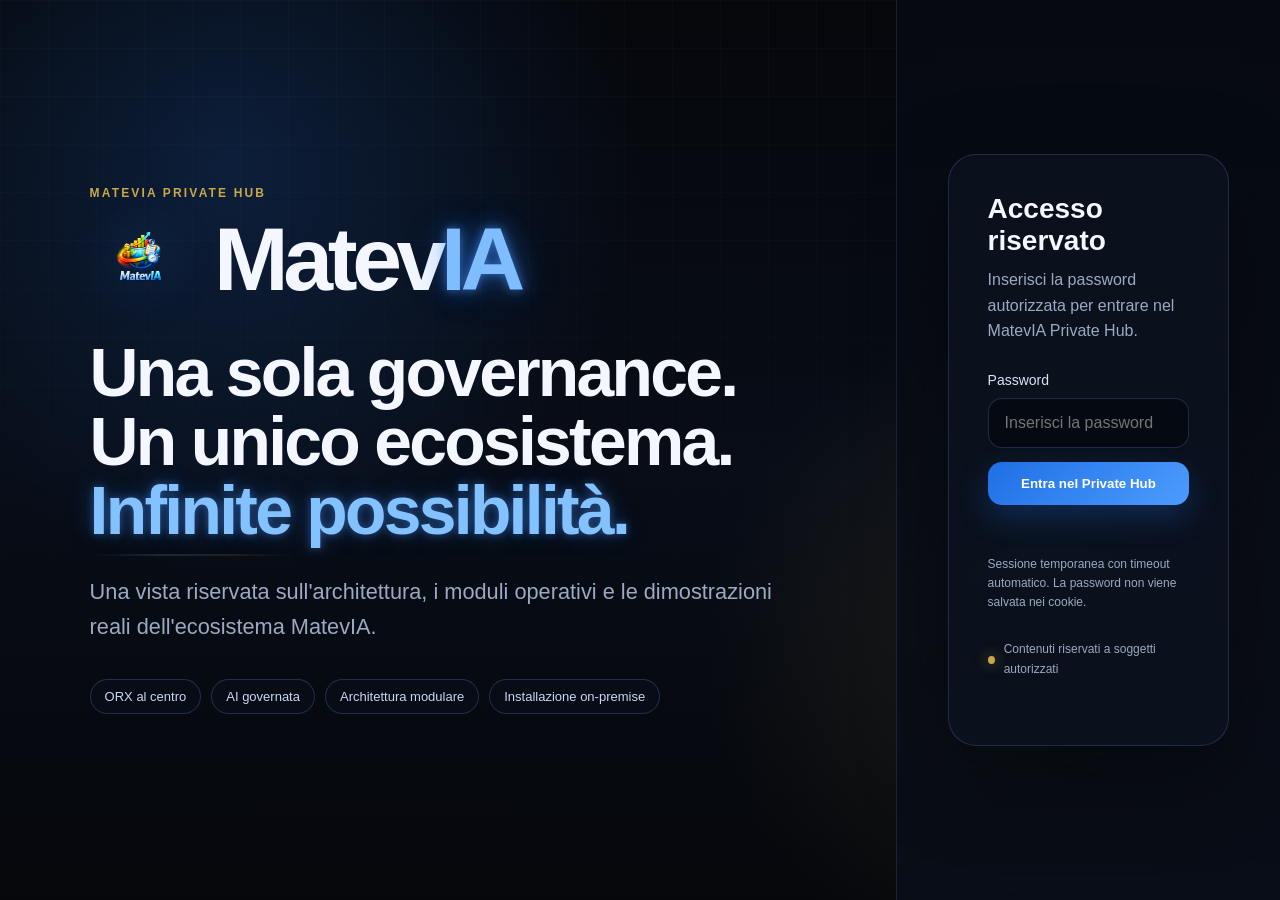
==== commit 7d526b7a: "Enable pulsing hero light effects" ====
--- a/ecosystem/index.html
+++ b/ecosystem/index.html
@@ -15,6 +15,8 @@
 <link rel="stylesheet" href="/assets/ecosystem-cleanup.css">
 <link rel="stylesheet" href="/assets/workflow-interactions.css">
 <link rel="stylesheet" href="/assets/product-live-overlays.css">
+<link rel="stylesheet" href="/assets/private-hub-value.css">
+<link rel="stylesheet" href="/assets/hero-pulse.css">
 <link rel="icon" href="/assets/favicon.ico" type="image/x-icon">
 </head>
 <body class="ecosystem-page">
@@ -130,5 +132,6 @@
 <script src="/assets/ecosystem-showcase.js" defer></script>
 <script src="/assets/workflow-interactions.js" defer></script>
 <script src="/assets/product-live-overlays.js" defer></script>
+<script src="/assets/private-hub-value.js" defer></script>
 </body>
 </html>
--- a/assets/private-hub-value.css
+++ b/assets/private-hub-value.css
@@ -0,0 +1,7 @@
+.private-hub-value{max-width:1500px;margin:0 auto;padding:108px 0 118px;border-top:1px solid rgba(126,164,255,.14)}
+.value-intro{max-width:900px;margin-bottom:46px}.value-intro h2{margin:10px 0 16px;font-size:clamp(38px,5vw,70px);letter-spacing:-.05em}.value-intro>p:last-child{margin:0;color:var(--hub-muted);font-size:18px;line-height:1.72}
+.value-audiences{display:grid;grid-template-columns:1fr 1fr;gap:24px}.value-audience{position:relative;padding:30px;border:1px solid rgba(117,169,255,.18);border-radius:26px;background:radial-gradient(circle at 90% 8%,rgba(48,116,255,.1),transparent 32%),linear-gradient(155deg,rgba(14,24,42,.94),rgba(6,12,22,.98));overflow:hidden}.value-audience.is-investor{background:radial-gradient(circle at 90% 8%,rgba(213,166,76,.09),transparent 32%),linear-gradient(155deg,rgba(16,24,39,.94),rgba(7,12,20,.98))}.value-audience-head{display:flex;gap:18px;align-items:flex-start;padding-bottom:24px;border-bottom:1px solid rgba(122,169,241,.13)}.value-audience-head>span{display:grid;place-items:center;width:42px;height:42px;border:1px solid rgba(92,157,255,.3);border-radius:13px;background:rgba(43,127,255,.08);color:#91c1ff;font-size:12px;font-weight:800}.value-audience-head p{margin:1px 0 6px;color:var(--hub-gold);font-size:10px;font-weight:800;letter-spacing:.14em;text-transform:uppercase}.value-audience-head h3{margin:0;font-size:clamp(24px,2.5vw,36px);letter-spacing:-.035em}.value-list{display:grid;gap:6px;margin-top:18px}.value-item{display:grid;grid-template-columns:52px 1fr;gap:16px;padding:17px 10px;border-radius:18px;transition:background .3s ease,transform .3s ease}.value-item:hover{transform:translateX(4px);background:rgba(37,93,171,.08)}.value-icon{display:grid;place-items:center;width:46px;height:46px;border:1px solid rgba(110,169,255,.19);border-radius:14px;background:linear-gradient(180deg,rgba(34,79,145,.24),rgba(10,23,42,.62));color:#79b2ff}.is-investor .value-icon{border-color:rgba(218,178,93,.2);background:linear-gradient(180deg,rgba(104,78,30,.2),rgba(24,20,13,.55));color:#dfba6d}.value-icon svg{width:25px;height:25px}.value-item h4{margin:0 0 7px;font-size:16px}.value-item p{margin:0;color:#92a5c2;font-size:13px;line-height:1.58}
+.value-closing{display:grid;grid-template-columns:180px minmax(0,1fr) minmax(280px,.55fr);gap:34px;align-items:center;margin-top:28px;padding:42px;border:1px solid rgba(126,164,255,.2);border-radius:28px;background:radial-gradient(circle at 12% 50%,rgba(38,110,255,.13),transparent 27%),radial-gradient(circle at 88% 45%,rgba(211,164,74,.09),transparent 25%),linear-gradient(145deg,rgba(12,22,39,.97),rgba(5,10,18,.99));box-shadow:0 34px 90px rgba(0,0,0,.22)}.value-closing-mark{display:flex;align-items:baseline;justify-content:center;min-height:120px;padding:24px;border-right:1px solid rgba(126,164,255,.13);font-size:31px;font-weight:700;letter-spacing:-.045em}.value-closing-mark strong{color:#65a6ff}.value-closing-copy h3{margin:9px 0 12px;font-size:clamp(30px,3.8vw,52px);letter-spacing:-.045em}.value-closing-copy>p:last-child{margin:0;color:var(--hub-muted);line-height:1.7}.value-payoff{display:flex;flex-direction:column;gap:9px;padding-left:28px;border-left:1px solid rgba(205,164,83,.18);font-size:18px}.value-payoff span{color:#dfe9f8}.value-payoff strong{color:#e3bd6a;font-size:21px}
+@media(max-width:1120px){.value-audiences{grid-template-columns:1fr}.value-closing{grid-template-columns:1fr}.value-closing-mark{justify-content:flex-start;min-height:0;border-right:0;border-bottom:1px solid rgba(126,164,255,.13)}.value-payoff{padding:24px 0 0;border-left:0;border-top:1px solid rgba(205,164,83,.18)}}
+@media(max-width:760px){.private-hub-value{padding:78px 0 88px}.value-intro>p:last-child{font-size:16px}.value-audience{padding:22px 18px}.value-audience-head{flex-direction:column}.value-item{grid-template-columns:44px 1fr;padding:15px 4px}.value-icon{width:40px;height:40px}.value-closing{padding:26px 20px}.value-closing-mark{padding:0 0 22px}.value-payoff{font-size:16px}.value-payoff strong{font-size:18px}}
+@media(prefers-reduced-motion:reduce){.value-item{transition:none!important}}
--- a/assets/hero-pulse.css
+++ b/assets/hero-pulse.css
@@ -0,0 +1,51 @@
+.private-hub-wordmark .ia{
+  position:relative;
+  display:inline-block;
+  color:#80bdff;
+  text-shadow:0 0 10px rgba(78,153,255,.58),0 0 24px rgba(43,127,255,.48),0 0 46px rgba(43,127,255,.22);
+  animation:matevia-ia-pulse 3.4s ease-in-out infinite;
+}
+
+.private-hub-title .accent{
+  position:relative;
+  display:block;
+  color:#84c1ff;
+  text-shadow:0 0 8px rgba(82,160,255,.42),0 0 22px rgba(43,127,255,.34);
+  animation:matevia-possibility-pulse 4.2s ease-in-out infinite .55s;
+}
+
+.private-hub-title .accent::after{
+  content:"";
+  position:absolute;
+  left:0;
+  bottom:-10px;
+  width:min(64%,620px);
+  height:2px;
+  border-radius:999px;
+  background:linear-gradient(90deg,transparent,rgba(103,179,255,.92),rgba(202,169,81,.72),transparent);
+  filter:blur(.2px);
+  opacity:.18;
+  transform:scaleX(.45);
+  transform-origin:left center;
+  animation:matevia-accent-line 4.2s ease-in-out infinite .55s;
+}
+
+@keyframes matevia-ia-pulse{
+  0%,100%{color:#78b5fb;text-shadow:0 0 8px rgba(78,153,255,.42),0 0 18px rgba(43,127,255,.28),0 0 34px rgba(43,127,255,.12);transform:translateZ(0)}
+  48%{color:#c5e3ff;text-shadow:0 0 10px rgba(162,210,255,.95),0 0 25px rgba(62,143,255,.8),0 0 55px rgba(43,127,255,.48);transform:translateZ(0) scale(1.018)}
+  62%{color:#91c9ff;text-shadow:0 0 9px rgba(112,180,255,.65),0 0 22px rgba(43,127,255,.48),0 0 42px rgba(43,127,255,.22);transform:translateZ(0) scale(1.008)}
+}
+
+@keyframes matevia-possibility-pulse{
+  0%,100%{color:#76b3f8;text-shadow:0 0 7px rgba(76,151,255,.32),0 0 18px rgba(43,127,255,.2)}
+  50%{color:#e1f1ff;text-shadow:0 0 9px rgba(180,220,255,.9),0 0 24px rgba(62,148,255,.72),0 0 52px rgba(43,127,255,.38)}
+}
+
+@keyframes matevia-accent-line{
+  0%,100%{opacity:.12;transform:scaleX(.38)}
+  50%{opacity:.88;transform:scaleX(1)}
+}
+
+@media(prefers-reduced-motion:reduce){
+  .private-hub-wordmark .ia,.private-hub-title .accent,.private-hub-title .accent::after{animation:none!important}
+}
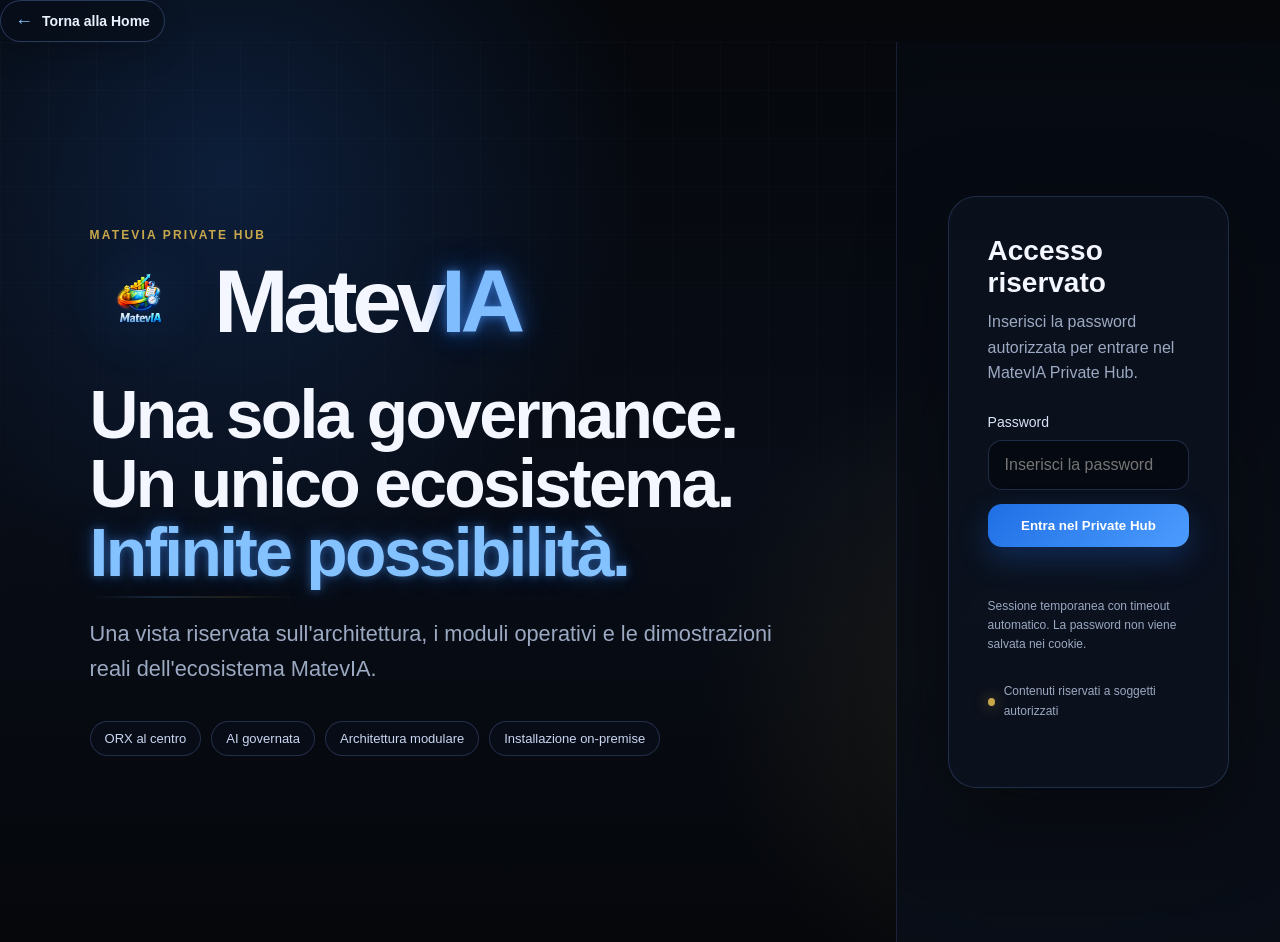
==== commit 90fbbd8f: "Show persistent home link across private hub" ====
--- a/ecosystem/index.html
+++ b/ecosystem/index.html
@@ -21,6 +21,10 @@
 </head>
 <body class="ecosystem-page">
 <a class="skip-link" href="#main-content">Vai al contenuto principale</a>
+<a class="private-hub-home-link private-hub-home-link-fixed" href="/" aria-label="Torna alla home di MatevIA">
+  <span aria-hidden="true">←</span>
+  <span>Torna alla Home</span>
+</a>
 <main id="main-content" tabindex="-1">
   <section class="private-hub-login" data-ecosystem-login>
     <div class="private-hub-hero">
--- a/assets/ecosystem-cleanup.css
+++ b/assets/ecosystem-cleanup.css
@@ -1,4 +1,41 @@
 [data-ecosystem-content] { display: none !important; }
+
+.private-hub-home-link {
+  display: inline-flex;
+  align-items: center;
+  gap: 9px;
+  min-height: 42px;
+  padding: 10px 14px;
+  border: 1px solid rgba(126,164,255,.28);
+  border-radius: 999px;
+  background: rgba(8,14,25,.72);
+  color: #eaf2ff;
+  font-size: 14px;
+  font-weight: 700;
+  text-decoration: none;
+  box-shadow: 0 10px 30px rgba(0,0,0,.18);
+  transition: border-color .2s ease, background .2s ease, color .2s ease, transform .2s ease, box-shadow .2s ease;
+}
+
+.private-hub-home-link span:first-child {
+  color: #8fc7ff;
+  font-size: 18px;
+  line-height: 1;
+}
+
+.private-hub-home-link:hover,
+.private-hub-home-link:focus-visible {
+  border-color: rgba(106,187,255,.7);
+  background: rgba(17,30,51,.92);
+  color: #fff;
+  transform: translateY(-1px);
+  box-shadow: 0 12px 34px rgba(37,138,255,.18);
+}
+
+.private-hub-home-link:focus-visible {
+  outline: 2px solid #79bdff;
+  outline-offset: 3px;
+}
 
 .private-hub-origins {
   max-width: 1500px;
@@ -95,3 +132,24 @@
   .origins-story { grid-template-columns: 1fr; }
   .origins-story article { min-height: auto; }
 }
+
+@media (max-width: 700px) {
+  .private-hub-home-link {
+    width: 42px;
+    min-width: 42px;
+    padding: 9px;
+    justify-content: center;
+  }
+
+  .private-hub-home-link span:last-child {
+    position: absolute;
+    width: 1px;
+    height: 1px;
+    padding: 0;
+    margin: -1px;
+    overflow: hidden;
+    clip: rect(0,0,0,0);
+    white-space: nowrap;
+    border: 0;
+  }
+}
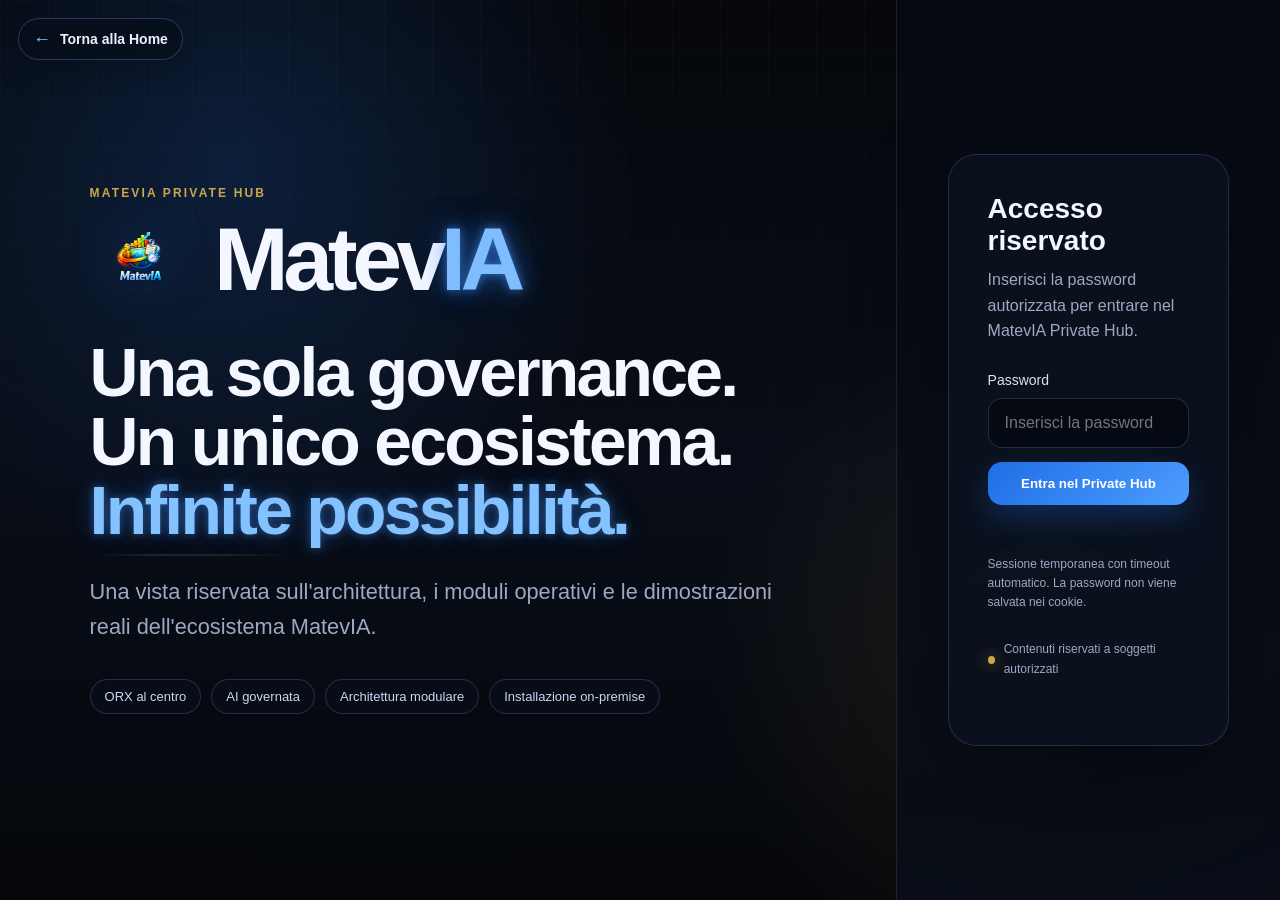
==== commit 00358aab: "Add on-premise server and data sovereignty section" ====
--- a/ecosystem/index.html
+++ b/ecosystem/index.html
@@ -127,6 +127,52 @@
       </div>
     </section>
 
+    <section class="private-hub-sovereignty" aria-labelledby="private-hub-sovereignty-title">
+      <div class="sovereignty-heading">
+        <div>
+          <p class="private-hub-eyebrow">Infrastruttura on-premise</p>
+          <h2 id="private-hub-sovereignty-title">Sovranità dei dati, dentro il perimetro dell'azienda.</h2>
+        </div>
+        <p>L'AI è davvero utile quando dati, modelli e processi restano sotto il controllo dell'organizzazione. MatevIA può essere installato su un server dedicato all'interno dell'azienda, senza dipendenza obbligatoria dal cloud.</p>
+      </div>
+
+      <div class="sovereignty-grid">
+        <div class="matevia-server" aria-label="Rappresentazione concettuale del server MatevIA">
+          <div class="server-glow" aria-hidden="true"></div>
+          <div class="server-frame">
+            <div class="server-header">
+              <span>MatevIA Server</span>
+              <small>On-premise enterprise appliance</small>
+            </div>
+            <div class="server-module server-module-core"><strong>ORX</strong><span>Governance kernel</span></div>
+            <div class="server-module"><strong>AI Layer</strong><span>AI control plane</span></div>
+            <div class="server-module"><strong>AI Cognitive</strong><span>Context engine</span></div>
+            <div class="server-module"><strong>MatevIA Core</strong><span>Orchestration services</span></div>
+            <div class="server-module"><strong>DEX</strong><span>Industrial execution</span></div>
+            <div class="server-module"><strong>ENX</strong><span>Energy context</span></div>
+            <div class="server-foundation"><span>Database locale</span><span>Audit trail</span><span>Backup</span></div>
+          </div>
+        </div>
+
+        <div class="sovereignty-copy">
+          <p class="sovereignty-kicker">Il nostro focus</p>
+          <h3>Proteggere il patrimonio informativo delle aziende.</h3>
+          <p>La protezione dei dati aziendali è uno dei principi fondamentali di MatevIA. Ogni organizzazione deve poter mantenere il pieno controllo delle proprie informazioni, dei propri processi e della propria conoscenza.</p>
+          <p>Per questo MatevIA favorisce la sovranità del dato: l'azienda sceglie dove risiedono le informazioni, come vengono elaborate e chi può accedervi. L'intelligenza artificiale supporta il business senza imporre la rinuncia al controllo.</p>
+          <div class="sovereignty-quote">I dati dell'azienda restano patrimonio dell'azienda.</div>
+        </div>
+      </div>
+
+      <div class="sovereignty-benefits" aria-label="Benefici dell'infrastruttura on-premise MatevIA">
+        <article><span>01</span><strong>Sovranità del dato</strong><small>Controllo diretto su residenza, accessi ed elaborazione.</small></article>
+        <article><span>02</span><strong>Dati nel perimetro aziendale</strong><small>Informazioni e processi possono restare nell'infrastruttura del cliente.</small></article>
+        <article><span>03</span><strong>AI locale</strong><small>Modelli e servizi AI possono operare vicino ai dati aziendali.</small></article>
+        <article><span>04</span><strong>Nessun cloud obbligatorio</strong><small>L'operatività non dipende necessariamente da servizi esterni.</small></article>
+        <article><span>05</span><strong>Controllo degli accessi</strong><small>Policy, ruoli, approvazioni e audit restano governati.</small></article>
+        <article><span>06</span><strong>Scalabilità infrastrutturale</strong><small>La configurazione cresce in base ai carichi e ai requisiti del cliente.</small></article>
+      </div>
+    </section>
+
     <div data-private-hub-dynamic></div>
     <div data-ecosystem-content hidden></div>
   </section>
--- a/assets/ecosystem-cleanup.css
+++ b/assets/ecosystem-cleanup.css
@@ -35,6 +35,19 @@
 .private-hub-home-link:focus-visible {
   outline: 2px solid #79bdff;
   outline-offset: 3px;
+}
+
+.private-hub-home-link-fixed {
+  position: fixed !important;
+  top: 18px !important;
+  left: 18px !important;
+  right: auto !important;
+  inset-inline-start: 18px !important;
+  inset-inline-end: auto !important;
+  margin: 0 !important;
+  z-index: 9999 !important;
+  backdrop-filter: blur(14px);
+  -webkit-backdrop-filter: blur(14px);
 }
 
 .private-hub-origins {
@@ -134,6 +147,14 @@
 }
 
 @media (max-width: 700px) {
+  .private-hub-home-link-fixed {
+    top: 12px !important;
+    left: 12px !important;
+    right: auto !important;
+    inset-inline-start: 12px !important;
+    inset-inline-end: auto !important;
+  }
+
   .private-hub-home-link {
     width: 42px;
     min-width: 42px;
@@ -152,4 +173,4 @@
     white-space: nowrap;
     border: 0;
   }
-}+}
